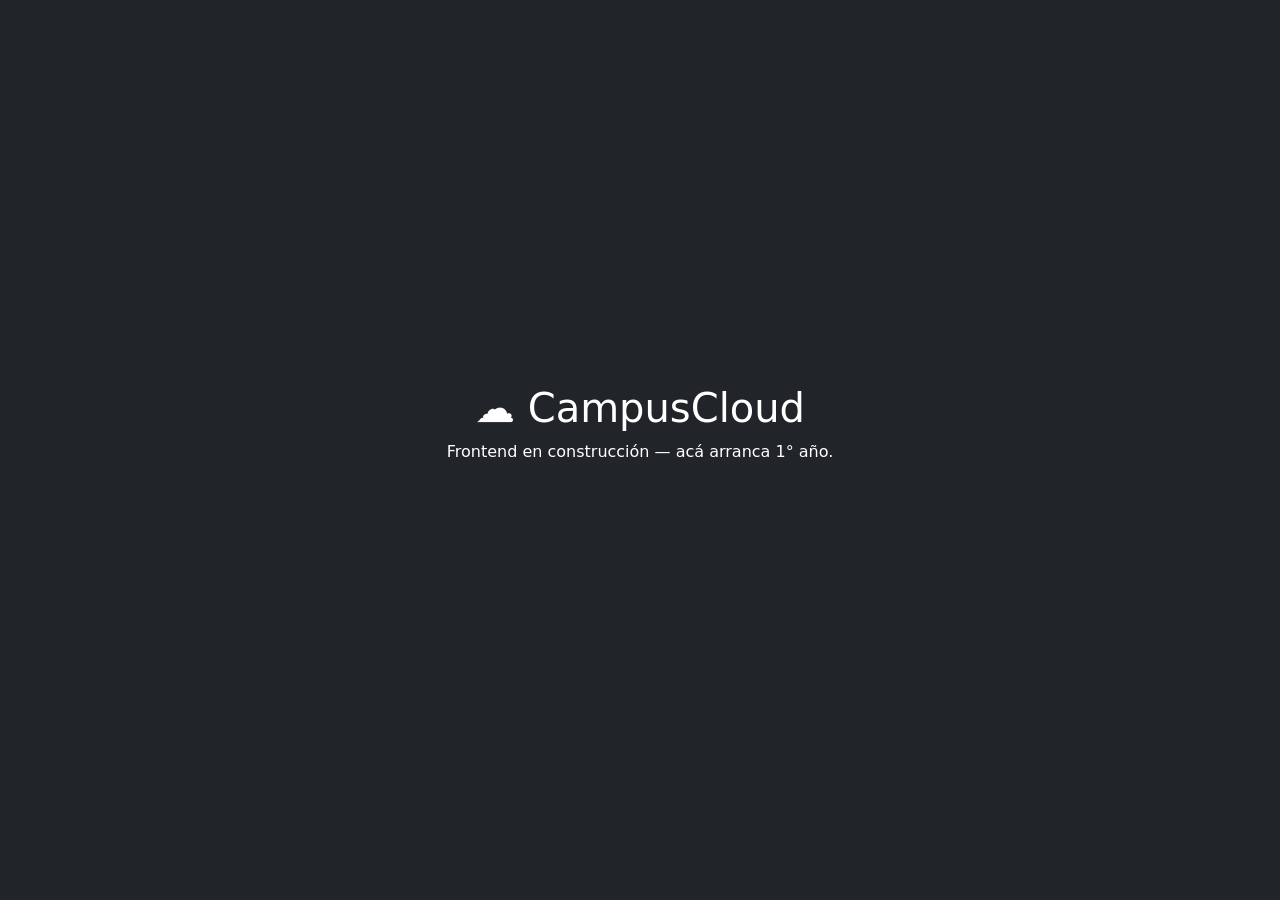
==== frontend/index.html @ 49843911 "G-1:estructura base, docker, nginx,front" ====
<!DOCTYPE html>
<html lang="es">
<head>
  <meta charset="UTF-8" />
  <meta name="viewport" content="width=device-width, initial-scale=1.0" />
  <title>CampusCloud</title>
  <link href="https://cdn.jsdelivr.net/npm/bootstrap@5.3.3/dist/css/bootstrap.min.css" rel="stylesheet">
  <link rel="stylesheet" href="css/estilos.css">
</head>
<body class="d-flex align-items-center justify-content-center vh-100 bg-dark text-white">
  <div class="text-center">
    <h1>☁️ CampusCloud</h1>
    <p>Frontend en construcción — acá arranca 1° año.</p>
    <p class="text-muted small">Páginas a crear: index.html (login), registro.html, explorador.html, admin.html</p>
  </div>
</body>
</html>
---- frontend/css/estilos.css ----
/* Estilos propios del proyecto. Bootstrap ya se carga desde el CDN en cada HTML. */
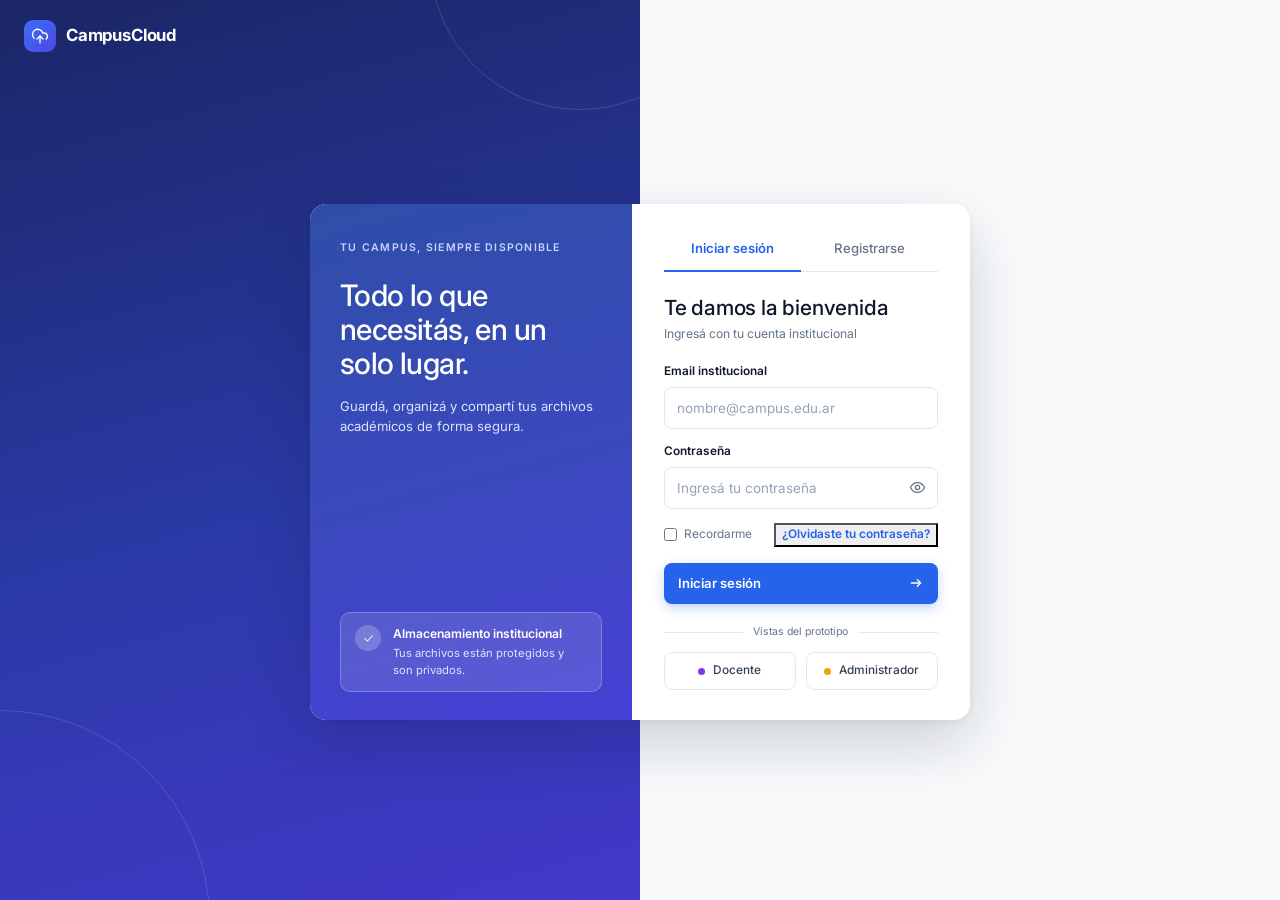
==== commit 4568307e: "integracion del mas adelante sufrira modificaciones" ====
--- a/frontend/index.html
+++ b/frontend/index.html
@@ -1,17 +1,1106 @@
 <!DOCTYPE html>
 <html lang="es">
+
 <head>
-  <meta charset="UTF-8" />
-  <meta name="viewport" content="width=device-width, initial-scale=1.0" />
-  <title>CampusCloud</title>
-  <link href="https://cdn.jsdelivr.net/npm/bootstrap@5.3.3/dist/css/bootstrap.min.css" rel="stylesheet">
-  <link rel="stylesheet" href="css/estilos.css">
+  <meta charset="UTF-8">
+  <meta name="viewport" content="width=device-width, initial-scale=1.0">
+  <title>CampusCloud — Mis archivos</title>
+
+  <link href="https://cdnjs.cloudflare.com/ajax/libs/bootstrap/5.3.3/css/bootstrap.min.css" rel="stylesheet">
+  <link rel="preconnect" href="https://fonts.googleapis.com">
+  <link rel="preconnect" href="https://fonts.gstatic.com" crossorigin>
+  <link href="https://fonts.googleapis.com/css2?family=Inter:wght@400;500;600;700&display=swap" rel="stylesheet">
+  <link rel="stylesheet" href="css/estilo.css">
 </head>
-<body class="d-flex align-items-center justify-content-center vh-100 bg-dark text-white">
-  <div class="text-center">
-    <h1>☁️ CampusCloud</h1>
-    <p>Frontend en construcción — acá arranca 1° año.</p>
-    <p class="text-muted small">Páginas a crear: index.html (login), registro.html, explorador.html, admin.html</p>
+
+<body>
+
+  <div class="app-shell">
+
+    <header class="topbar" id="topbar"></header>
+
+    <div class="app-body">
+      <div class="cab-backdrop" id="backdrop"></div>
+
+      <!-- SIDEBAR -->
+      <aside class="sidebar" id="cabinet" aria-label="Menú lateral">
+        <div class="new-wrap">
+          <button class="btn-new" type="button" id="btnNuevo" aria-haspopup="menu" aria-expanded="false">
+            <svg viewBox="0 0 24 24" fill="none" stroke="currentColor" stroke-width="2" stroke-linecap="round"
+              aria-hidden="true" focusable="false">
+              <path d="M12 5v14M5 12h14" />
+            </svg>
+            <span>Nuevo</span>
+            <svg class="chev" viewBox="0 0 24 24" fill="none" stroke="currentColor" stroke-width="2"
+              stroke-linecap="round" stroke-linejoin="round" aria-hidden="true" focusable="false">
+              <path d="m6 9 6 6 6-6" />
+            </svg>
+          </button>
+        </div>
+
+        <nav class="cab-nav" aria-label="Secciones de CampusCloud" id="cabNav"></nav>
+
+        <div class="sidebar-footer">
+          <div class="storage-box">
+            <div class="storage-label">
+              <span class="storage-title"><svg viewBox="0 0 24 24" fill="none" stroke="currentColor" stroke-width="1.8"
+                  stroke-linecap="round" stroke-linejoin="round" aria-hidden="true" focusable="false">
+                  <ellipse cx="12" cy="5" rx="8" ry="3" />
+                  <path d="M4 5v6c0 1.7 3.6 3 8 3s8-1.3 8-3V5" />
+                  <path d="M4 11v6c0 1.7 3.6 3 8 3s8-1.3 8-3v-6" />
+                </svg>Almacenamiento</span>
+              <span class="storage-pct" id="storagePct">—</span>
+            </div>
+            <div class="storage-track" role="progressbar" aria-label="Almacenamiento usado" aria-valuemin="0"
+              aria-valuemax="100" aria-valuenow="0" id="storageTrack">
+              <div class="storage-fill" id="storageFill"></div>
+            </div>
+            <div class="storage-detail" id="storageDetail">Calculando uso…</div>
+          </div>
+        </div>
+      </aside>
+
+      <!-- CONTENIDO -->
+      <main class="main">
+        <div class="content" id="content" tabindex="-1"></div>
+      </main>
+    </div>
+
   </div>
+
+  <!-- Modal de Bootstrap: compartir un archivo o carpeta con un compañero (por correo o DNI) -->
+  <div class="modal fade" id="modalCompartir" tabindex="-1" aria-labelledby="shTitulo" aria-hidden="true">
+    <div class="modal-dialog modal-dialog-centered">
+      <div class="modal-content">
+        <div class="modal-header">
+          <h2 class="modal-title" id="shTitulo">Compartir</h2>
+          <button type="button" class="btn-close" data-bs-dismiss="modal" aria-label="Cerrar"></button>
+        </div>
+
+        <div class="modal-body">
+          <p class="dc-dialog-text" id="shTexto"></p>
+
+          <div class="auth-alert" id="shError" role="alert" hidden>
+            <svg viewBox="0 0 24 24" fill="none" stroke="currentColor" stroke-width="2" aria-hidden="true"
+              focusable="false">
+              <circle cx="12" cy="12" r="9" />
+              <path d="M12 8v5M12 16h.01" />
+            </svg>
+            <span></span>
+          </div>
+
+          <form id="shForm" novalidate>
+            <div class="field" id="shCampo">
+              <label for="shIdentificador">Correo o DNI del compañero</label>
+              <div class="input-wrap">
+                <input type="text" id="shIdentificador" name="identificador"
+                  placeholder="nombre@campus.edu.ar o 12.345.678" autocomplete="off" required
+                  aria-describedby="shIdError" aria-invalid="false">
+              </div>
+              <span class="field-error" id="shIdError">Ingresá un correo o un DNI válido (7 u 8 números).</span>
+            </div>
+
+            <div class="field">
+              <label for="shPermiso">Permiso</label>
+              <div class="input-wrap">
+                <select id="shPermiso" name="permiso">
+                  <option value="lector">Lector — ve y descarga</option>
+                  <option value="editor">Editor — también sube y renombra</option>
+                </select>
+              </div>
+            </div>
+
+            <button type="submit" class="dc-btn dc-btn-primary" id="shBtn">Compartir</button>
+          </form>
+
+          <h3 class="dc-subtitle">Personas con acceso</h3>
+          <div id="shLista"></div>
+        </div>
+
+        <div class="modal-footer">
+          <button type="button" class="dc-btn dc-btn-ghost" data-bs-dismiss="modal">Listo</button>
+        </div>
+      </div>
+    </div>
+  </div>
+
+  <script src="https://cdnjs.cloudflare.com/ajax/libs/bootstrap/5.3.3/js/bootstrap.bundle.min.js"></script>
+  <script src="js/auth.js"></script>
+  <script src="js/http.js"></script>
+  <script src="js/ui.js"></script>
+  <script src="js/drive.js"></script>
+  <script src="js/api.js"></script>
+  <script>
+    // Protege la página: sin sesión válida manda a login.html.
+    const usuario = Auth.requerirSesion();
+    if (!usuario) {
+      throw new Error('Sin sesión: redirigiendo a login.html');
+    }
+    Drive.asegurar(usuario);
+
+    const $ = (sel, raiz = document) => raiz.querySelector(sel);
+    const { esc, iconos, formatoTamanio, formatoFecha } = UI;
+
+    $('#topbar').innerHTML = UI.topbarHtml(usuario);
+    const content = $('#content');
+    const searchInput = $('#searchInput');
+    const cerrarSidebar = UI.enlazarSidebar();
+    UI.atajoBuscar(searchInput);
+
+    const SECCIONES = [
+      { id: 'archivos', titulo: 'Mis archivos', icono: iconos.carpeta },
+      { id: 'compartidos', titulo: 'Compartidos conmigo', icono: iconos.compartir },
+      { id: 'papelera', titulo: 'Papelera', icono: iconos.papelera },
+    ];
+
+    const SUBTITULOS = {
+      alumno: 'Gestioná y organizá tus archivos académicos.',
+      docente: 'Gestioná y compartí recursos con tus alumnos.',
+      admin: 'Gestioná tus archivos personales.',
+    };
+
+    const MAX_CARPETAS_VISIBLES = 6;
+
+    const estado = {
+      seccion: 'archivos',
+      carpetaId: null,
+      busqueda: '',
+      filtroTipo: 'todos',
+      verTodasCarpetas: false,
+      compartidos: null, // { cargando, error, items }: lo llena cargarCompartidos() con lo que devuelve Api.compartidosConmigo()
+      tablas: {
+        archivos: { clave: 'modificado', dir: 'desc', pagina: 1 },
+        busqueda: { clave: 'nombre', dir: 'asc', pagina: 1 },
+        compartidos: { clave: 'nombre', dir: 'asc', pagina: 1 },
+        papelera: { clave: 'eliminadoEn', dir: 'desc', pagina: 1 },
+      },
+    };
+
+    // Sección inicial desde el hash (#papelera, #cuenta...) y búsqueda desde ?q= (la usa el panel admin).
+    const hashInicial = location.hash.replace('#', '');
+    if ([...SECCIONES.map(s => s.id), 'cuenta'].includes(hashInicial)) estado.seccion = hashInicial;
+    const qInicial = (new URLSearchParams(location.search).get('q') || '').trim();
+    if (qInicial) { estado.seccion = 'archivos'; estado.busqueda = qInicial; searchInput.value = qInicial; }
+
+    const tablaActual = () => (estado.seccion === 'archivos' && estado.busqueda) ? estado.tablas.busqueda : estado.tablas[estado.seccion];
+
+    // ---------------------------------------------------------------
+    // Navegación lateral y barra superior
+    // ---------------------------------------------------------------
+    $('#cabNav').innerHTML = `
+    <p class="nav-label">Espacio personal</p>
+    ${SECCIONES.map(s => `<button type="button" class="nav-link" data-section="${s.id}">${s.icono}${esc(s.titulo)}</button>`).join('')}
+    ${usuario.rol === 'admin' ? `
+      <p class="nav-label">Administración</p>
+      <a class="nav-link" href="admin.html">${iconos.usuarios}Gestión de usuarios y cuotas</a>` : ''}
+  `;
+
+    function actualizarNav() {
+      document.querySelectorAll('#cabNav [data-section]').forEach(b => {
+        const activa = b.dataset.section === estado.seccion;
+        b.classList.toggle('active', activa);
+        if (activa) b.setAttribute('aria-current', 'page'); else b.removeAttribute('aria-current');
+      });
+    }
+
+    function navegar(seccion, carpetaId = null, { limpiarBusqueda = true } = {}) {
+      estado.seccion = seccion;
+      estado.carpetaId = carpetaId;
+      estado.verTodasCarpetas = false;
+      if (limpiarBusqueda) { estado.busqueda = ''; searchInput.value = ''; }
+      if (estado.tablas[seccion]) estado.tablas[seccion].pagina = 1;
+      try { history.replaceState(null, '', '#' + seccion); } catch { /* ignorar */ }
+      cerrarSidebar();
+      if (seccion === 'compartidos' && !carpetaId) cargarCompartidos(); else render();
+    }
+
+    // Pide a la API (GET /drive/shares/received) lo que compartieron conmigo y redibuja.
+    // La secuencia evita que una respuesta vieja pise a una más nueva.
+    let secuenciaCompartidos = 0;
+    async function cargarCompartidos() {
+      const mia = ++secuenciaCompartidos;
+      estado.compartidos = { cargando: true, error: '', items: [] };
+      render(); // muestra "Cargando…" mientras responde
+      const r = await Api.compartidosConmigo();
+      if (mia !== secuenciaCompartidos) return;
+      if (r.status === 401) { Auth.irA('login.html?e=expirada'); return; }
+      estado.compartidos = r.ok
+        ? { cargando: false, error: '', items: r.items || [] }
+        : { cargando: false, error: r.motivo, items: [] };
+      if (estado.seccion === 'compartidos') render();
+    }
+
+    $('#cabNav').addEventListener('click', (e) => {
+      const b = e.target.closest('[data-section]');
+      if (b) navegar(b.dataset.section);
+    });
+
+    $('#btnCuenta').addEventListener('click', () => navegar('cuenta'));
+
+    $('#btnSalir').addEventListener('click', async () => {
+      const okConfirm = await UI.confirmar({ titulo: '¿Cerrar sesión?', textoOk: 'Cerrar sesión' });
+      if (okConfirm) { Auth.cerrarSesion(); Auth.irA('login.html'); }
+    });
+
+    // ---------------------------------------------------------------
+    // Búsqueda
+    // ---------------------------------------------------------------
+    let temporizadorBusqueda = null;
+    searchInput.addEventListener('input', () => {
+      clearTimeout(temporizadorBusqueda);
+      temporizadorBusqueda = setTimeout(() => {
+        estado.busqueda = searchInput.value.trim();
+        if (estado.seccion === 'cuenta') estado.seccion = 'archivos';
+        estado.tablas.busqueda.pagina = 1;
+        if (estado.tablas[estado.seccion]) estado.tablas[estado.seccion].pagina = 1;
+        render();
+      }, 150);
+    });
+
+    // ---------------------------------------------------------------
+    // Almacenamiento (barra lateral)
+    // ---------------------------------------------------------------
+    function renderAlmacenamiento() {
+      const u = Auth.obtenerUsuario(usuario.id);
+      const pol = Auth.politicaEfectiva(u);
+      const uso = Drive.usoMB(u.id);
+      const pct = Math.min(100, (uso / pol.cuotaMB) * 100);
+      const fill = $('#storageFill');
+      requestAnimationFrame(() => { fill.style.width = pct.toFixed(1) + '%'; });
+      fill.classList.toggle('is-alert', pct >= 90);
+      $('#storagePct').textContent = Math.round(pct) + '%';
+      $('#storageDetail').innerHTML = `<strong>${esc(formatoTamanio(uso, { cero: '0 MB' }))}</strong> de ${esc(formatoTamanio(pol.cuotaMB))}`;
+      $('#storageTrack').setAttribute('aria-valuenow', Math.round(pct));
+    }
+
+    // ---------------------------------------------------------------
+    // Helpers de filas y columnas
+    // ---------------------------------------------------------------
+    const kebab = (id, nombre) => `<button type="button" class="kebab-btn" data-menu-fila="${esc(id)}" aria-haspopup="menu" aria-expanded="false" aria-label="Más opciones de ${esc(nombre)}">${iconos.kebab}</button>`;
+
+    function filaDesdeNodo(n) {
+      return {
+        id: n.id,
+        nodo: n,
+        tipo: n.tipo,
+        nombre: n.nombre,
+        tamanioMB: n.tipo === 'carpeta' ? Drive.tamanioCarpetaMB(n.id) : n.tamanioMB,
+        modificado: Date.parse(n.modificado) || 0,
+      };
+    }
+
+    /** subtitulo(fila) devuelve el texto gris de abajo (por ejemplo, la carpeta donde está el archivo). */
+    function colNombre(subtitulo = null) {
+      return {
+        clave: 'nombre', titulo: 'Nombre', ordenable: true,
+        valor: f => f.nombre,
+        render: f => {
+          const n = f.nodo;
+          const compartido = n.propietarioId === usuario.id && Drive.cantidadComparticiones(n.id) > 0;
+          const nombre = n.tipo === 'carpeta'
+            ? `<button type="button" class="file-link" data-abrir="${esc(n.id)}">${esc(n.nombre)}</button>`
+            : `<span>${esc(n.nombre)}</span>`;
+          const sub = subtitulo ? subtitulo(f) : null;
+          return `<div class="file-cell">
+          ${UI.iconoNodo(n)}
+          <div class="file-text">
+            <div class="file-name">${nombre}${compartido ? `<span class="dc-shared-flag" title="Compartido con otras personas">${iconos.compartir}<span class="visually-hidden">Compartido</span></span>` : ''}</div>
+            ${sub ? `<div class="file-path">${esc(sub)}</div>` : ''}
+          </div>
+        </div>`;
+        },
+      };
+    }
+    const colTamanio = { clave: 'tamanioMB', titulo: 'Tamaño', ordenable: true, clase: 'col-size', valor: f => f.tamanioMB, render: f => esc(formatoTamanio(f.tamanioMB)) };
+    const colModificado = { clave: 'modificado', titulo: 'Modificado', ordenable: true, clase: 'col-date', valor: f => f.modificado, render: f => esc(formatoFecha(f.modificado)) };
+
+    /** Botones de la fila según lo que el usuario puede hacer (rol + permisos de la carpeta). */
+    function celdaAcciones(n) {
+      const acc = Drive.acciones(usuario.id, n);
+      let h = '';
+      if (acc.includes('compartir')) h += `<button type="button" class="dc-btn dc-btn-soft dc-btn-sm" data-compartir="${esc(n.id)}" aria-label="Compartir ${esc(n.nombre)}">Compartir</button>`;
+      if (acc.includes('descargar')) h += `<button type="button" class="icon-btn" data-descargar="${esc(n.id)}" aria-label="Descargar ${esc(n.nombre)}" title="Descargar">${iconos.descargar}</button>`;
+      if (acc.includes('eliminar')) h += `<button type="button" class="icon-btn is-danger" data-eliminar="${esc(n.id)}" aria-label="Mover ${esc(n.nombre)} a la papelera" title="Mover a la papelera">${iconos.papelera}</button>`;
+      h += kebab(n.id, n.nombre);
+      return `<span class="row-actions">${h}</span>`;
+    }
+    const colAcciones = { clave: 'acciones', titulo: 'Acciones', clase: 'col-actions', render: f => celdaAcciones(f.nodo) };
+
+    function migas(raizTexto, nodosRuta) {
+      const partes = [];
+      if (nodosRuta.length) partes.push(`<button type="button" class="dc-crumb" data-crumb="">${esc(raizTexto)}</button>`);
+      else partes.push(`<span class="dc-crumb dc-crumb-actual" aria-current="page">${esc(raizTexto)}</span>`);
+      nodosRuta.forEach((n, i) => {
+        const ultimo = i === nodosRuta.length - 1;
+        partes.push('<span class="dc-crumb-sep" aria-hidden="true">›</span>');
+        partes.push(ultimo
+          ? `<span class="dc-crumb dc-crumb-actual" aria-current="page">${esc(n.nombre)}</span>`
+          : `<button type="button" class="dc-crumb" data-crumb="${esc(n.id)}">${esc(n.nombre)}</button>`);
+      });
+      return `<nav class="dc-crumbs" aria-label="Ruta de carpetas">${partes.join('')}</nav>`;
+    }
+
+    function cardCarpeta(n) {
+      const cant = Drive.hijosDe(n.id).length;
+      return `
+      <div class="folder-card" data-id="${esc(n.id)}">
+        <span class="dc-ftype dc-ft-carpeta" aria-hidden="true">${iconos.carpeta}</span>
+        <div class="folder-card-text">
+          <button type="button" class="file-link" data-abrir="${esc(n.id)}">${esc(n.nombre)}</button>
+          <span>${cant} elemento${cant === 1 ? '' : 's'}</span>
+        </div>
+        ${kebab(n.id, n.nombre)}
+      </div>`;
+    }
+
+    const cabecera = (titulo, subtitulo, herramientas = '', migasHtml = '') => `
+    <div class="page-head">
+      <div>
+        ${migasHtml}
+        <h1 class="page-title">${esc(titulo)}</h1>
+        ${subtitulo ? `<p class="page-sub">${esc(subtitulo)}</p>` : ''}
+      </div>
+      ${herramientas ? `<div class="page-tools">${herramientas}</div>` : ''}
+    </div>`;
+
+    const botonSubir = `<button type="button" class="dc-btn dc-btn-primary" data-subir>${iconos.subir}Subir archivos</button>`;
+
+    // ---------------------------------------------------------------
+    // Vistas
+    // ---------------------------------------------------------------
+    function vistaBusqueda() {
+      const q = estado.busqueda;
+      const resultados = Drive.buscarPropios(usuario.id, q).map(filaDesdeNodo);
+      return `
+      ${cabecera('Resultados de búsqueda', `${resultados.length} resultado${resultados.length === 1 ? '' : 's'} para “${q}”`)}
+      <section>
+        ${UI.tabla({
+        caption: 'Resultados de búsqueda',
+        columnas: [colNombre(f => Drive.rutaTexto(f.nodo.padreId)), colTamanio, colModificado, colAcciones],
+        filas: resultados,
+        estado: estado.tablas.busqueda,
+        grupo: f => f.tipo === 'carpeta' ? 0 : 1,
+        vacio: 'No encontramos nada con ese nombre. Probá con otra palabra.',
+      })}
+      </section>`;
+    }
+
+    function vistaArchivos() {
+      if (estado.busqueda) return vistaBusqueda();
+      let actual = null;
+      if (estado.carpetaId) {
+        actual = Drive.nodo(estado.carpetaId);
+        if (!actual || actual.eliminado || actual.propietarioId !== usuario.id) {
+          estado.carpetaId = null;
+          actual = null;
+        }
+      }
+      const rutaNodos = actual ? Drive.ruta(actual.id) : [];
+      const hijos = Drive.listarHijos(usuario.id, estado.carpetaId);
+      const carpetas = hijos.filter(n => n.tipo === 'carpeta').sort((a, b) => a.nombre.localeCompare(b.nombre, 'es'));
+      const filasArchivos = hijos.filter(n => n.tipo === 'archivo').map(filaDesdeNodo)
+        .filter(f => estado.filtroTipo === 'todos' || UI.tipoDeArchivo(f.nodo.ext) === estado.filtroTipo);
+      const visibles = estado.verTodasCarpetas ? carpetas : carpetas.slice(0, MAX_CARPETAS_VISIBLES);
+
+      return `
+      ${cabecera(actual ? actual.nombre : 'Mis archivos', SUBTITULOS[usuario.rol], botonSubir, migas('Inicio', rutaNodos))}
+      ${carpetas.length ? `
+        <section aria-labelledby="tCarpetas">
+          <div class="section-head">
+            <h2 id="tCarpetas">Carpetas</h2>
+            ${carpetas.length > MAX_CARPETAS_VISIBLES ? `<button type="button" class="see-all" data-ver-todas aria-expanded="${estado.verTodasCarpetas}">${estado.verTodasCarpetas ? 'Ver menos' : `Ver todas (${carpetas.length})`}${iconos.chevron}</button>` : ''}
+          </div>
+          <div class="folder-grid">${visibles.map(cardCarpeta).join('')}</div>
+        </section>` : ''}
+      <section aria-labelledby="tArchivos">
+        <div class="section-head">
+          <div>
+            <h2 id="tArchivos">Archivos recientes</h2>
+            <p class="dc-muted">Últimos archivos modificados</p>
+          </div>
+          <label class="dc-inline-field">
+            <span class="visually-hidden">Filtrar por tipo de archivo</span>
+            <select id="filtroTipo">${UI.TIPOS.map(t => `<option value="${t.valor}"${estado.filtroTipo === t.valor ? ' selected' : ''}>${esc(t.texto)}</option>`).join('')}</select>
+          </label>
+        </div>
+        ${UI.tabla({
+        caption: 'Archivos de esta carpeta',
+        columnas: [colNombre(f => f.nodo.padreId ? Drive.nodo(f.nodo.padreId).nombre : 'Mis archivos'), colTamanio, colModificado, colAcciones],
+        filas: filasArchivos,
+        estado: estado.tablas.archivos,
+        vacio: estado.filtroTipo !== 'todos'
+          ? 'No hay archivos de ese tipo en esta carpeta.'
+          : actual ? 'Esta carpeta no tiene archivos. Usá “Subir archivos” para agregar el primero.' : 'Todavía no subiste archivos. Usá “Subir archivos” para agregar el primero.',
+      })}
+      </section>`;
+    }
+
+    function vistaCompartidos() {
+      const q = UI.normalizar(estado.busqueda);
+
+      // Adentro de una carpeta compartida
+      if (estado.carpetaId) {
+        const carpeta = Drive.nodo(estado.carpetaId);
+        if (!carpeta || !Drive.puede(usuario.id, carpeta, 'ver')) {
+          estado.carpetaId = null;
+        } else {
+          const rutaNodos = Drive.rutaCompartida(usuario.id, carpeta.id);
+          const filas = Drive.listarHijos(usuario.id, carpeta.id)
+            .filter(n => !q || UI.normalizar(n.nombre).includes(q))
+            .map(filaDesdeNodo);
+          const permiso = Drive.permisoSobre(usuario.id, carpeta);
+          const herramientas = UI.badge(permiso === 'editor' ? 'Podés editar' : 'Solo lectura', permiso === 'editor' ? 'info' : 'neutral')
+            + (Drive.puede(usuario.id, carpeta, 'subir') ? botonSubir : '');
+          return `
+          ${cabecera(carpeta.nombre, 'Compartido con vos.', herramientas, migas('Compartidos conmigo', rutaNodos))}
+          <section>
+            ${UI.tabla({
+            caption: `Contenido de ${carpeta.nombre}`,
+            columnas: [colNombre(null), colTamanio, colModificado, colAcciones],
+            filas,
+            estado: estado.tablas.compartidos,
+            grupo: f => f.tipo === 'carpeta' ? 0 : 1,
+            vacio: q ? 'No hay nada con ese nombre en esta carpeta.' : 'Esta carpeta está vacía.',
+          })}
+          </section>`;
+        }
+      }
+
+      const pedido = estado.compartidos;
+      if (!pedido || pedido.cargando) {
+        return `
+        ${cabecera('Compartidos conmigo', 'Archivos y carpetas que otras personas compartieron con vos.')}
+        <section>
+          <div class="empty-state" role="status" aria-live="polite">
+            <span class="dc-spinner" aria-hidden="true"></span>
+            <p>Cargando lo que compartieron con vos…</p>
+          </div>
+        </section>`;
+      }
+      if (pedido.error) {
+        return `
+        ${cabecera('Compartidos conmigo', 'Archivos y carpetas que otras personas compartieron con vos.')}
+        ${UI.errorVista(pedido.error)}`;
+      }
+
+      const filas = pedido.items
+        .filter(x => !q || UI.normalizar(x.nodo.nombre).includes(q))
+        .map(x => ({
+          id: x.nodo.id,
+          nodo: x.nodo,
+          tipo: x.nodo.tipo,
+          nombre: x.nodo.nombre,
+          propietario: x.propietario ? x.propietario.nombre : '—',
+          permiso: x.permiso,
+          tamanioMB: x.nodo.tipo === 'carpeta' ? Drive.tamanioCarpetaMB(x.nodo.id) : x.nodo.tamanioMB,
+          modificado: Date.parse(x.share.creado) || 0,
+        }));
+      const columnas = [
+        colNombre(null),
+        { clave: 'propietario', titulo: 'Compartido por', ordenable: true, valor: f => f.propietario, render: f => esc(f.propietario) },
+        { clave: 'permiso', titulo: 'Permiso', ordenable: true, valor: f => f.permiso, render: f => UI.badge(f.permiso === 'editor' ? 'Editor' : 'Lector', f.permiso === 'editor' ? 'info' : 'neutral') },
+        colTamanio,
+        { ...colModificado, titulo: 'Compartido el' },
+        colAcciones,
+      ];
+      return `
+      ${cabecera('Compartidos conmigo', 'Archivos y carpetas que otras personas compartieron con vos.')}
+      <section>
+        ${UI.tabla({
+        caption: 'Elementos compartidos conmigo',
+        columnas, filas,
+        estado: estado.tablas.compartidos,
+        grupo: f => f.tipo === 'carpeta' ? 0 : 1,
+        vacio: q ? 'No hay compartidos con ese nombre.' : 'Todavía no tenés archivos compartidos por otras personas.',
+      })}
+      </section>`;
+    }
+
+    function vistaPapelera() {
+      const q = UI.normalizar(estado.busqueda);
+      const todos = Drive.listarPapelera(usuario.id);
+      const filas = todos
+        .filter(n => !q || UI.normalizar(n.nombre).includes(q))
+        .map(n => ({
+          id: n.id, nodo: n, tipo: n.tipo, nombre: n.nombre,
+          tamanioMB: Drive.tamanioEnPapelera(n),
+          eliminadoEn: Date.parse(n.eliminadoEn) || 0,
+        }));
+      const columnas = [
+        {
+          clave: 'nombre', titulo: 'Nombre', ordenable: true, valor: f => f.nombre,
+          render: f => `<div class="file-cell">${UI.iconoNodo(f.nodo)}<div class="file-text"><div class="file-name"><span>${esc(f.nombre)}</span></div></div></div>`,
+        },
+        colTamanio,
+        { clave: 'eliminadoEn', titulo: 'Eliminado', ordenable: true, clase: 'col-date', valor: f => f.eliminadoEn, render: f => esc(formatoFecha(f.eliminadoEn)) },
+        {
+          clave: 'acciones', titulo: 'Acciones', clase: 'col-actions',
+          render: f => `<span class="row-actions">
+          <button type="button" class="icon-btn" data-restaurar="${esc(f.id)}" aria-label="Restaurar ${esc(f.nombre)}" title="Restaurar">${iconos.restaurar}</button>
+          <button type="button" class="icon-btn is-danger" data-borrar-def="${esc(f.id)}" aria-label="Eliminar ${esc(f.nombre)} definitivamente" title="Eliminar definitivamente">${iconos.papelera}</button>
+        </span>`,
+        },
+      ];
+      const vaciar = todos.length ? `<button type="button" class="dc-btn dc-btn-outline-danger" id="btnVaciar">${iconos.papelera}Vaciar papelera</button>` : '';
+      return `
+      ${cabecera('Papelera', 'Lo que está acá sigue ocupando espacio hasta que lo elimines definitivamente.', vaciar)}
+      <section>
+        ${UI.tabla({
+        caption: 'Elementos en la papelera',
+        columnas, filas,
+        estado: estado.tablas.papelera,
+        vacio: q ? 'No hay nada con ese nombre en la papelera.' : 'La papelera está vacía.',
+      })}
+      </section>`;
+    }
+
+    function vistaCuenta() {
+      const u = Auth.obtenerUsuario(usuario.id);
+      const pol = Auth.politicaEfectiva(u);
+      const uso = Drive.usoMB(u.id);
+      const enPapelera = Drive.usoPapeleraMB(u.id);
+      const pct = Math.min(100, (uso / pol.cuotaMB) * 100);
+      const origen = (campo) => {
+        const o = pol.origen[campo];
+        if (o === 'usuario') return 'Excepción de tu cuenta';
+        if (o === 'rol') return `Rol ${Auth.ROLES[u.rol]}`;
+        return 'Política general';
+      };
+      return `
+      ${cabecera('Mi cuenta', 'Tus datos y los límites de tu espacio.')}
+      <section aria-labelledby="tPerfil">
+        <div class="dc-profile">
+          <div class="dc-profile-head">
+            <div class="dc-profile-avatar" aria-hidden="true">${esc(UI.iniciales(u.nombre))}</div>
+            <div class="dc-profile-id">
+              <h2 id="tPerfil">${esc(u.nombre)}</h2>
+              <p>${esc(u.email)}</p>
+              <div class="dc-profile-badges">
+                ${UI.badgeRol(u.rol)}
+                ${UI.badge(Auth.ESTADOS[u.estado], 'ok')}
+              </div>
+            </div>
+          </div>
+          <div class="dc-profile-body">
+            <h3>Datos de la cuenta</h3>
+            <dl class="dc-data-grid">
+              <div><dt>DNI</dt><dd>${esc(Auth.formatearDNI(u.dni) || '—')}</dd></div>
+              <div><dt>Miembro desde</dt><dd>${esc(formatoFecha(u.creado))}</dd></div>
+              <div><dt>Rol</dt><dd>${esc(Auth.ROLES[u.rol])}</dd></div>
+            </dl>
+
+            <h3>Almacenamiento</h3>
+            <div class="dc-meter" role="progressbar" aria-label="Almacenamiento usado" aria-valuemin="0" aria-valuemax="100" aria-valuenow="${Math.round(pct)}">
+              <div class="dc-meter-fill ${pct >= 90 ? 'is-alert' : ''}" style="width:${pct.toFixed(1)}%"></div>
+            </div>
+            <p class="dc-muted"><strong>${esc(formatoTamanio(uso, { cero: '0 MB' }))}</strong> usados de ${esc(formatoTamanio(pol.cuotaMB))} (${pct.toFixed(1)}%)</p>
+
+            <h3>Límites de tu cuenta</h3>
+            <table class="dc-limits">
+              <tbody>
+                <tr><th scope="row">Espacio total</th><td>${esc(formatoTamanio(pol.cuotaMB))}<span class="dc-origin">${esc(origen('cuotaMB'))}</span></td></tr>
+                <tr><th scope="row">Tamaño máximo por archivo</th><td>${esc(formatoTamanio(pol.maxArchivoMB))}<span class="dc-origin">${esc(origen('maxArchivoMB'))}</span></td></tr>
+                <tr><th scope="row">Extensiones</th><td>${esc(Auth.describirExtensiones(pol.extensiones))}<span class="dc-origin">${esc(origen('extensiones'))}</span></td></tr>
+                <tr><th scope="row">Ocupado por la papelera</th><td>${esc(formatoTamanio(enPapelera, { cero: '0 MB' }))}</td></tr>
+              </tbody>
+            </table>
+          </div>
+        </div>
+      </section>`;
+    }
+
+    function render() {
+      actualizarNav();
+      renderAlmacenamiento();
+      const titulo = (SECCIONES.find(s => s.id === estado.seccion) || { titulo: 'Mi cuenta' }).titulo;
+      document.title = `CampusCloud — ${titulo}`;
+      searchInput.placeholder = estado.seccion === 'compartidos' ? 'Buscar en compartidos…'
+        : estado.seccion === 'papelera' ? 'Buscar en la papelera…' : 'Buscar archivos y carpetas…';
+
+      const vistas = { archivos: vistaArchivos, compartidos: vistaCompartidos, papelera: vistaPapelera, cuenta: vistaCuenta };
+      try {
+        content.innerHTML = vistas[estado.seccion]();
+      } catch (err) {
+        // Si una sección falla al dibujarse, se muestra un aviso con "Reintentar" en vez de quedar en blanco.
+        console.error(err);
+        content.innerHTML = UI.errorVista('No pudimos mostrar esta sección. Probá de nuevo.');
+      }
+    }
+
+    // ---------------------------------------------------------------
+    // Acciones
+    // ---------------------------------------------------------------
+    function resultado(r, mensajeOk, { redibujar = true } = {}) {
+      if (!r.ok) {
+        if (r.status === 401) { Auth.irA('login.html?e=expirada'); return false; }
+        UI.toast(r.motivo, { tipo: 'error' });
+        return false;
+      }
+      if (mensajeOk) UI.toast(mensajeOk, { tipo: 'ok' });
+      if (redibujar) render();
+      return true;
+    }
+
+    function abrirCarpeta(id) {
+      if (estado.seccion === 'compartidos') navegar('compartidos', id);
+      else navegar('archivos', id);
+    }
+
+    function destinoSubida() {
+      if (estado.seccion === 'compartidos') {
+        if (!estado.carpetaId) return { ok: false, motivo: 'Abrí una carpeta compartida en la que tengas permiso de editor para agregar contenido.' };
+        const n = Drive.nodo(estado.carpetaId);
+        if (!n || !Drive.puede(usuario.id, n, 'subir')) return { ok: false, motivo: 'Solo tenés permiso de lectura en esta carpeta.' };
+        return { ok: true, padreId: n.id };
+      }
+      if (estado.seccion === 'archivos' && !estado.busqueda) return { ok: true, padreId: estado.carpetaId };
+      return { ok: true, padreId: null };
+    }
+
+    async function crearCarpeta() {
+      const d = destinoSubida();
+      if (!d.ok) { UI.aviso({ titulo: 'No se puede crear la carpeta acá', mensaje: d.motivo }); return; }
+      const v = await UI.formulario({
+        titulo: 'Carpeta nueva',
+        campos: [{ nombre: 'nombre', etiqueta: 'Nombre de la carpeta', tipo: 'text', requerido: true, validar: Drive.validarNombre }],
+        textoOk: 'Crear carpeta',
+        alEnviar: async (datos) => { const r = await Api.crearCarpeta(d.padreId, datos.nombre); return r.ok ? null : r.motivo; },
+      });
+      if (v) { render(); UI.toast('Carpeta creada.', { tipo: 'ok' }); }
+    }
+
+    // ---- Diálogo de subida: arrastrar y soltar, validación previa y subida ----
+    function abrirSubida() {
+      const d = destinoSubida();
+      if (!d.ok) { UI.aviso({ titulo: 'No se puede subir archivos acá', mensaje: d.motivo }); return; }
+
+      const carpetaDestino = d.padreId ? Drive.nodo(d.padreId) : null;
+      const dueno = Auth.obtenerUsuario(carpetaDestino ? carpetaDestino.propietarioId : usuario.id);
+      const pol = Auth.politicaEfectiva(dueno);
+      const ext = pol.extensiones;
+      const listaExt = ext && ext.lista ? ext.lista.map(x => '.' + x).join(', ') : '';
+      const fraseExt = !ext || ext.modo === 'todas' ? 'Se permiten todas las extensiones.'
+        : ext.modo === 'permitidas' ? `Solo se permiten: ${listaExt}.`
+          : `Extensiones no permitidas: ${listaExt}.`;
+
+      const dlg = UI.dialogo(`
+      <div class="dc-upl">
+        <div class="dc-dialog-head">
+          <div>
+            <h2 class="dc-dialog-title" id="upTitulo">Subir archivo</h2>
+            <p class="dc-dialog-sub">Agregá contenido a “${esc(carpetaDestino ? carpetaDestino.nombre : 'Mis archivos')}”</p>
+          </div>
+          <button type="button" class="dc-x" data-cerrar aria-label="Cerrar">${iconos.cerrar}</button>
+        </div>
+        <div class="dc-dialog-main">
+          <div class="dc-drop" id="upDrop">
+            <span class="dc-drop-icon" aria-hidden="true">${iconos.subir}</span>
+            <p class="dc-drop-title">Arrastrá y soltá tu archivo acá</p>
+            <p class="dc-drop-sub">o <button type="button" class="dc-link" id="upElegir">seleccioná un archivo</button> desde tu equipo</p>
+            <p class="dc-drop-hint">PDF, DOCX, ZIP, JPG y más</p>
+            <input type="file" id="upInput" multiple hidden>
+          </div>
+          <ul class="dc-upl-list" id="upLista" aria-live="polite"></ul>
+          <div class="dc-limit-box">
+            ${iconos.info}
+            <div>
+              <strong>Límite máximo por archivo: ${esc(formatoTamanio(pol.maxArchivoMB))}.</strong>
+              <span>${esc(fraseExt)}</span>
+            </div>
+          </div>
+        </div>
+        <div class="dc-dialog-foot">
+          <button type="button" class="dc-btn dc-btn-ghost" id="upCancelar" data-cerrar>Cancelar</button>
+          <button type="button" class="dc-btn dc-btn-primary" id="upSubir" disabled>Subir archivo</button>
+        </div>
+      </div>`, { ancho: 'upload' });
+      dlg.setAttribute('aria-labelledby', 'upTitulo');
+
+      const lista = dlg.querySelector('#upLista');
+      const drop = dlg.querySelector('#upDrop');
+      const input = dlg.querySelector('#upInput');
+      const btnSubir = dlg.querySelector('#upSubir');
+      const btnCancelar = dlg.querySelector('#upCancelar');
+      let cola = [];
+      let subiendo = false;
+      let seq = 0;
+
+      function pintar() {
+        lista.innerHTML = cola.map(it => {
+          const nombre = it.file.name;
+          let lado;
+          if (it.estado === 'subiendo') lado = `<span class="dc-upl-pct" data-pct="${it.uid}">${it.progreso || 0}%</span>`;
+          else if (it.estado === 'ok') lado = `<span class="dc-upl-ok">${iconos.check}</span>`;
+          else lado = `<button type="button" class="icon-btn" data-quitar="${it.uid}" aria-label="Quitar ${esc(nombre)} de la lista">${iconos.cerrar}</button>`;
+          return `<li class="dc-upl-item${it.estado === 'error' ? ' is-error' : ''}">
+          ${UI.iconoArchivo(Auth.extensionDe(nombre))}
+          <div class="dc-upl-info">
+            <strong>${esc(nombre)}</strong>
+            <span>${esc(formatoTamanio(it.file.size / 1048576, { cero: '0 KB' }))}</span>
+            ${it.error ? `<em class="dc-upl-error">${esc(it.error)}</em>` : ''}
+            ${it.estado === 'subiendo' ? `<div class="dc-progress" role="progressbar" aria-label="Progreso de ${esc(nombre)}" aria-valuemin="0" aria-valuemax="100" aria-valuenow="${it.progreso || 0}" data-prog="${it.uid}"><span style="width:${it.progreso || 0}%"></span></div>` : ''}
+          </div>
+          ${lado}
+        </li>`;
+        }).join('');
+        const pendientes = cola.filter(i => i.estado === 'pendiente').length;
+        btnSubir.disabled = subiendo || !pendientes;
+        btnSubir.textContent = pendientes > 1 ? `Subir ${pendientes} archivos` : 'Subir archivo';
+      }
+
+      // Actualiza solo la barra del archivo que se está subiendo (sin redibujar toda la lista).
+      function actualizarProgreso(it) {
+        const barra = lista.querySelector(`[data-prog="${it.uid}"]`);
+        if (!barra) return;
+        barra.setAttribute('aria-valuenow', it.progreso);
+        barra.firstElementChild.style.width = it.progreso + '%';
+        const pct = lista.querySelector(`[data-pct="${it.uid}"]`);
+        if (pct) pct.textContent = it.progreso + '%';
+      }
+
+      function agregar(archivos) {
+        Array.from(archivos).forEach(file => {
+          const motivo = Drive.validarSubida(usuario.id, d.padreId, file); // revisa extensión, tamaño y cuota antes de subir
+          cola.push({ uid: ++seq, file, estado: motivo ? 'error' : 'pendiente', error: motivo || '' });
+        });
+        btnCancelar.textContent = 'Cancelar';
+        pintar();
+      }
+
+      dlg.querySelector('#upElegir').addEventListener('click', () => input.click());
+      input.addEventListener('change', () => { agregar(input.files); input.value = ''; });
+      drop.addEventListener('click', (e) => { if (!e.target.closest('button')) input.click(); });
+      ['dragenter', 'dragover'].forEach(ev => drop.addEventListener(ev, (e) => { e.preventDefault(); drop.classList.add('is-over'); }));
+      ['dragleave', 'drop'].forEach(ev => drop.addEventListener(ev, (e) => { e.preventDefault(); drop.classList.remove('is-over'); }));
+      drop.addEventListener('drop', (e) => { if (e.dataTransfer && e.dataTransfer.files.length) agregar(e.dataTransfer.files); });
+      // Evita que soltar un archivo fuera de la zona abra el archivo en la pestaña.
+      dlg.addEventListener('dragover', (e) => e.preventDefault());
+      dlg.addEventListener('drop', (e) => e.preventDefault());
+
+      dlg.addEventListener('click', (e) => {
+        if (e.target.closest('[data-cerrar]')) { dlg.close(); return; }
+        const q = e.target.closest('[data-quitar]');
+        if (q) { cola = cola.filter(i => String(i.uid) !== q.dataset.quitar); pintar(); }
+      });
+
+      btnSubir.addEventListener('click', async () => {
+        subiendo = true;
+        pintar();
+        let subidos = 0;
+        for (const it of cola.filter(i => i.estado === 'pendiente')) {
+          it.estado = 'subiendo';
+          pintar();
+          it.progreso = 0;
+          const r = await Api.subirArchivo(d.padreId, it.file, (p) => { it.progreso = p; actualizarProgreso(it); });
+          if (r.status === 401) { Auth.irA('login.html?e=expirada'); return; }
+          if (r.ok) { it.estado = 'ok'; subidos++; } else { it.estado = 'error'; it.error = r.motivo; }
+          pintar();
+        }
+        subiendo = false;
+        if (subidos) UI.toast(subidos === 1 ? 'Archivo subido.' : `${subidos} archivos subidos.`, { tipo: 'ok' });
+        if (cola.some(i => i.estado === 'error')) {
+          cola = cola.filter(i => i.estado !== 'ok'); // deja solo los que fallaron para que se vea por qué
+          btnCancelar.textContent = 'Cerrar';
+          pintar();
+        } else {
+          dlg.close();
+        }
+      });
+
+      dlg.addEventListener('close', render);
+      pintar();
+    }
+
+    $('#btnNuevo').addEventListener('click', () => {
+      UI.menuContextual($('#btnNuevo'), [
+        { texto: 'Carpeta nueva', icono: iconos.carpeta, accion: crearCarpeta },
+        { texto: 'Subir archivos', icono: iconos.subir, accion: abrirSubida },
+      ], { alinear: 'izq', minAncho: $('#btnNuevo').offsetWidth });
+    });
+
+    async function accionRenombrar(id) {
+      const n = Drive.nodo(id);
+      if (!n) return;
+      const v = await UI.formulario({
+        titulo: n.tipo === 'carpeta' ? 'Renombrar carpeta' : 'Renombrar archivo',
+        campos: [{ nombre: 'nombre', etiqueta: 'Nuevo nombre', tipo: 'text', requerido: true, validar: Drive.validarNombre }],
+        valores: { nombre: n.nombre },
+        textoOk: 'Renombrar',
+        alEnviar: async (d) => { const r = await Api.renombrar(id, d.nombre); return r.ok ? null : r.motivo; },
+      });
+      if (v) { render(); UI.toast('Nombre actualizado.', { tipo: 'ok' }); }
+    }
+
+    async function accionMover(id) {
+      const n = Drive.nodo(id);
+      if (!n) return;
+      const opciones = [{ valor: '', texto: 'Mis archivos (raíz)' }]
+        .concat(Drive.carpetasDestino(usuario.id, n.tipo === 'carpeta' ? id : null).map(c => ({ valor: c.id, texto: c.etiqueta })));
+      const v = await UI.formulario({
+        titulo: `Mover “${n.nombre}”`,
+        campos: [{ nombre: 'destino', etiqueta: 'Carpeta de destino', tipo: 'select', opciones }],
+        valores: { destino: n.padreId || '' },
+        textoOk: 'Mover',
+        alEnviar: async (d) => { const r = await Api.mover(id, d.destino || null); return r.ok ? null : r.motivo; },
+      });
+      if (v) { render(); UI.toast('Elemento movido.', { tipo: 'ok' }); }
+    }
+
+    async function accionEliminar(id) {
+      const n = Drive.nodo(id);
+      if (!n) return;
+      const okConfirm = await UI.confirmar({
+        titulo: `¿Mover “${n.nombre}” a la papelera?`,
+        mensaje: n.tipo === 'carpeta'
+          ? 'Se va a mover junto con todo lo que tiene adentro. Podés restaurarla mientras no vacíes la papelera.'
+          : 'Podés restaurarlo mientras no vacíes la papelera.',
+        textoOk: 'Mover a la papelera',
+        peligro: true,
+      });
+      if (!okConfirm) return;
+      const r = await Api.eliminar(id);
+      if (!r.ok) { UI.toast(r.motivo, { tipo: 'error' }); return; }
+      render();
+      UI.toast(`“${n.nombre}” está en la papelera.`, {
+        accion: { texto: 'Deshacer', fn: async () => resultado(await Api.restaurar(id), 'Restaurado.') },
+      });
+    }
+
+    async function accionDescargar(id) {
+      resultado(await Api.descargar(id), 'Descarga simulada iniciada.', { redibujar: false });
+    }
+
+    async function accionQuitarCompartido(id) {
+      const n = Drive.nodo(id);
+      const shareId = Drive.comparticionDe(usuario.id, id);
+      if (!n || !shareId) return;
+      const okConfirm = await UI.confirmar({
+        titulo: `¿Dejar de ver “${n.nombre}”?`,
+        mensaje: 'Va a desaparecer de tu lista. La persona que lo compartió puede volver a invitarte.',
+        textoOk: 'Quitar de mi lista',
+        peligro: true,
+      });
+      if (!okConfirm) return;
+      if (resultado(await Api.quitarComparticion(shareId), 'Quitado de tu lista.', { redibujar: false })) cargarCompartidos();
+    }
+
+    // ---- Modal de Bootstrap para compartir (#modalCompartir) ----
+    const sh = {
+      modal: $('#modalCompartir'),
+      titulo: $('#shTitulo'),
+      texto: $('#shTexto'),
+      error: $('#shError'),
+      form: $('#shForm'),
+      campo: $('#shCampo'),
+      input: $('#shIdentificador'),
+      permiso: $('#shPermiso'),
+      btn: $('#shBtn'),
+      lista: $('#shLista'),
+    };
+    let compartirId = null; // elemento que se está compartiendo mientras el modal está abierto
+
+    function shMostrarError(msg) {
+      sh.error.querySelector('span').textContent = msg || '';
+      sh.error.hidden = !msg;
+    }
+
+    const shSelectPermiso = (valor, attrs) => `
+    <select ${attrs}>
+      <option value="lector"${valor === 'lector' ? ' selected' : ''}>Lector — ve y descarga</option>
+      <option value="editor"${valor === 'editor' ? ' selected' : ''}>Editor — también sube y renombra</option>
+    </select>`;
+
+    /** Dibuja "Personas con acceso" del elemento abierto en el modal. */
+    function shPintarLista() {
+      const lista = compartirId ? Drive.comparticionesDe(compartirId) : [];
+      sh.lista.innerHTML = lista.length
+        ? `<ul class="dc-share-list">${lista.map(s => `
+          <li>
+            <div class="dc-share-who"><strong>${esc(s.nombre)}</strong><span>${esc(s.email)}</span></div>
+            ${shSelectPermiso(s.permiso, `data-share-permiso="${esc(s.id)}" aria-label="Permiso de ${esc(s.nombre)}"`)}
+            <button type="button" class="icon-btn is-danger" data-share-quitar="${esc(s.id)}" aria-label="Quitar acceso a ${esc(s.nombre)}">${iconos.cerrar}</button>
+          </li>`).join('')}</ul>`
+        : '<p class="dc-muted">Todavía no compartiste este elemento con nadie.</p>';
+    }
+
+    function abrirCompartir(id) {
+      const n = Drive.nodo(id);
+      if (!n) return;
+      compartirId = id;
+      sh.titulo.textContent = `Compartir “${n.nombre}”`;
+      sh.texto.textContent = n.tipo === 'carpeta'
+        ? 'Las personas que invites van a ver también todo lo que está adentro de la carpeta.'
+        : 'Escribí el correo o el DNI del compañero al que le querés dar acceso.';
+      sh.form.reset();
+      Auth.marcarCampo(sh.campo, sh.input, true);
+      shMostrarError('');
+      shPintarLista();
+      bootstrap.Modal.getOrCreateInstance(sh.modal).show();
+    }
+
+    sh.modal.addEventListener('shown.bs.modal', () => sh.input.focus());
+    // Al cerrar se redibuja la vista, así aparece (o desaparece) el ícono de "compartido".
+    sh.modal.addEventListener('hidden.bs.modal', () => { compartirId = null; render(); });
+
+    sh.form.addEventListener('submit', async (e) => {
+      e.preventDefault();
+      shMostrarError('');
+      const id = compartirId;
+      const destinatario = sh.input.value.trim();
+
+      const valido = Auth.validarIdentificador(destinatario);
+      Auth.marcarCampo(sh.campo, sh.input, valido);
+      if (!valido) { sh.input.focus(); return; }
+
+      UI.cargando(sh.btn, true);
+      const r = await Api.compartir(id, destinatario, sh.permiso.value);
+      UI.cargando(sh.btn, false);
+
+      if (!r.ok) {
+        if (r.status === 401) { Auth.irA('login.html?e=expirada'); return; }
+        shMostrarError(r.motivo);
+        return;
+      }
+      if (compartirId === id) {
+        sh.form.reset();
+        shPintarLista();
+        sh.input.focus();
+      }
+      UI.toast(`Compartido con ${r.nombre}.`, { tipo: 'ok' });
+    });
+
+    sh.lista.addEventListener('change', async (e) => {
+      const sel = e.target.closest('[data-share-permiso]');
+      if (!sel) return;
+      const r = await Api.cambiarPermisoComparticion(sel.dataset.sharePermiso, sel.value);
+      if (r.status === 401) { Auth.irA('login.html?e=expirada'); return; }
+      if (!r.ok) { shMostrarError(r.motivo); shPintarLista(); return; }
+      UI.toast('Permiso actualizado.', { tipo: 'ok' });
+    });
+
+    sh.lista.addEventListener('click', async (e) => {
+      const q = e.target.closest('[data-share-quitar]');
+      if (!q) return;
+      const r = await Api.quitarComparticion(q.dataset.shareQuitar);
+      if (r.status === 401) { Auth.irA('login.html?e=expirada'); return; }
+      if (!r.ok) { shMostrarError(r.motivo); return; }
+      shPintarLista();
+      UI.toast('Acceso quitado.', { tipo: 'ok' });
+    });
+
+    // ---- Menú de cada fila / tarjeta ----
+    function itemsMenu(n) {
+      const acc = Drive.acciones(usuario.id, n);
+      const items = [];
+      if (n.tipo === 'carpeta') items.push({ texto: 'Abrir', icono: iconos.abrir, accion: () => abrirCarpeta(n.id) });
+      if (acc.includes('descargar')) items.push({ texto: 'Descargar', icono: iconos.descargar, accion: () => accionDescargar(n.id) });
+      if (acc.includes('renombrar')) items.push({ texto: 'Renombrar', icono: iconos.editar, accion: () => accionRenombrar(n.id) });
+      if (acc.includes('mover')) items.push({ texto: 'Mover a…', icono: iconos.mover, accion: () => accionMover(n.id) });
+      if (acc.includes('compartir')) items.push({ texto: 'Compartir…', icono: iconos.compartir, accion: () => abrirCompartir(n.id) });
+      if (n.propietarioId !== usuario.id && Drive.esRaizCompartida(usuario.id, n)) {
+        items.push({ separador: true });
+        items.push({ texto: 'Quitar de mi lista', icono: iconos.cerrar, peligro: true, accion: () => accionQuitarCompartido(n.id) });
+      }
+      if (acc.includes('eliminar')) {
+        items.push({ separador: true });
+        items.push({ texto: 'Mover a la papelera', icono: iconos.papelera, peligro: true, accion: () => accionEliminar(n.id) });
+      }
+      return items;
+    }
+
+    // ---------------------------------------------------------------
+    // Eventos delegados del contenido
+    // ---------------------------------------------------------------
+    UI.enlazarTabla(content, tablaActual, render);
+
+    content.addEventListener('change', (e) => {
+      if (e.target.id === 'filtroTipo') {
+        estado.filtroTipo = e.target.value;
+        estado.tablas.archivos.pagina = 1;
+        render();
+        const s = $('#filtroTipo');
+        if (s) s.focus();
+      }
+    });
+
+    content.addEventListener('click', async (e) => {
+      if (e.target.closest('[data-reintentar]')) {
+        if (estado.seccion === 'compartidos' && !estado.carpetaId) cargarCompartidos(); else render();
+        return;
+      }
+
+      const k = e.target.closest('[data-menu-fila]');
+      if (k) {
+        const n = Drive.nodo(k.dataset.menuFila);
+        if (n) UI.menuContextual(k, itemsMenu(n));
+        return;
+      }
+
+      const abrir = e.target.closest('[data-abrir]');
+      if (abrir) { abrirCarpeta(abrir.dataset.abrir); return; }
+
+      const crumb = e.target.closest('[data-crumb]');
+      if (crumb) { navegar(estado.seccion, crumb.dataset.crumb || null); return; }
+
+      if (e.target.closest('[data-subir]')) { abrirSubida(); return; }
+
+      const comp = e.target.closest('[data-compartir]');
+      if (comp) { abrirCompartir(comp.dataset.compartir); return; }
+
+      const desc = e.target.closest('[data-descargar]');
+      if (desc) { accionDescargar(desc.dataset.descargar); return; }
+
+      const elim = e.target.closest('[data-eliminar]');
+      if (elim) { accionEliminar(elim.dataset.eliminar); return; }
+
+      if (e.target.closest('[data-ver-todas]')) {
+        estado.verTodasCarpetas = !estado.verTodasCarpetas;
+        render();
+        const b = $('[data-ver-todas]');
+        if (b) b.focus();
+        return;
+      }
+
+      const rest = e.target.closest('[data-restaurar]');
+      if (rest) {
+        const r = await Api.restaurar(rest.dataset.restaurar);
+        resultado(r, r.ok && r.alRaiz ? 'Restaurado en “Mis archivos” porque su carpeta original ya no está.' : 'Restaurado.');
+        return;
+      }
+
+      const borrar = e.target.closest('[data-borrar-def]');
+      if (borrar) {
+        const n = Drive.nodo(borrar.dataset.borrarDef);
+        if (!n) return;
+        const okConfirm = await UI.confirmar({
+          titulo: `¿Eliminar “${n.nombre}” definitivamente?`,
+          mensaje: 'Esta acción no se puede deshacer.',
+          textoOk: 'Eliminar definitivamente',
+          peligro: true,
+        });
+        if (okConfirm) resultado(await Api.eliminarDefinitivo(n.id), 'Eliminado definitivamente.');
+        return;
+      }
+
+      if (e.target.closest('#btnVaciar')) {
+        const okConfirm = await UI.confirmar({
+          titulo: '¿Vaciar la papelera?',
+          mensaje: 'Se van a eliminar definitivamente todos los elementos. Esta acción no se puede deshacer.',
+          textoOk: 'Vaciar papelera',
+          peligro: true,
+        });
+        if (okConfirm) resultado(await Api.vaciarPapelera(), 'Papelera vaciada.');
+        return;
+      }
+
+      // Click en la tarjeta de una carpeta (fuera del menú) → abrirla
+      const card = e.target.closest('.folder-card');
+      if (card && !e.target.closest('.kebab-btn')) abrirCarpeta(card.dataset.id);
+    });
+
+    if (estado.seccion === 'compartidos') cargarCompartidos(); else render();
+  </script>
+
 </body>
-</html>
+
+</html>
--- a/frontend/css/estilo.css
+++ b/frontend/css/estilo.css
@@ -0,0 +1,2817 @@
+/* Estilos propios del proyecto. Bootstrap ya se carga desde el CDN en cada HTML. */
+/* =========================================================
+   CampusCloud — estilos
+   Secciones: base · marca · auth · layout · páginas ·
+   tablas · botones · menús · insignias · diálogos ·
+   subida · admin · responsive
+   ========================================================= */
+
+:root {
+    --bg: #F8FAFC;
+    --surface: #FFFFFF;
+    --line: #E2E8F0;
+    --line-soft: #EEF2F6;
+    --ink: #0F172A;
+    --ink-2: #334155;
+    --ink-soft: #64748B;
+    --ink-faint: #94A3B8;
+
+    --blue: #2563EB;
+    --blue-dark: #1D4ED8;
+    --blue-50: #EFF6FF;
+    --blue-100: #DBEAFE;
+    --indigo: #4F46E5;
+    --indigo-50: #EEF2FF;
+    --violet: #7C3AED;
+    --violet-dark: #6D28D9;
+    --violet-50: #F5F3FF;
+    --violet-100: #EDE9FE;
+    --amber: #B45309;
+    --amber-500: #F59E0B;
+    --amber-50: #FFFBEB;
+    --amber-100: #FEF3C7;
+    --green: #047857;
+    --green-500: #10B981;
+    --green-50: #ECFDF5;
+    --red: #DC2626;
+    --red-50: #FEF2F2;
+    --red-100: #FEE2E2;
+
+    --topbar-h: 64px;
+    --sidebar-w: 248px;
+}
+
+* {
+    box-sizing: border-box;
+}
+
+body {
+    margin: 0;
+    background: var(--bg);
+    color: var(--ink);
+    font-family: 'Inter', system-ui, -apple-system, 'Segoe UI', sans-serif;
+    font-size: 14px;
+    line-height: 1.5;
+    -webkit-font-smoothing: antialiased;
+}
+
+/* Reset suave: Bootstrap agrega márgenes y subrayados que acá no queremos. */
+h1,
+h2,
+h3,
+h4,
+p,
+dl,
+dd,
+ul,
+ol {
+    margin: 0;
+    padding: 0;
+}
+
+ul,
+ol {
+    list-style: none;
+}
+
+a {
+    color: inherit;
+    text-decoration: none;
+}
+
+a:hover {
+    color: inherit;
+}
+
+button,
+input,
+select,
+textarea {
+    font-family: inherit;
+}
+
+strong {
+    font-weight: 600;
+}
+
+:focus-visible {
+    outline: 2px solid var(--blue);
+    outline-offset: 2px;
+}
+
+[hidden] {
+    display: none !important;
+}
+
+.visually-hidden {
+    position: absolute;
+    width: 1px;
+    height: 1px;
+    padding: 0;
+    margin: -1px;
+    overflow: hidden;
+    clip: rect(0, 0, 0, 0);
+    white-space: nowrap;
+    border: 0;
+}
+
+/* ---------- marca ---------- */
+.brand {
+    display: flex;
+    align-items: center;
+    gap: 10px;
+    font-weight: 700;
+    font-size: 1.05rem;
+    color: var(--ink);
+    letter-spacing: -.01em;
+}
+
+.brand-mark {
+    display: inline-flex;
+    align-items: center;
+    justify-content: center;
+    width: 32px;
+    height: 32px;
+    border-radius: 9px;
+    background: linear-gradient(135deg, var(--blue), var(--indigo));
+    color: #fff;
+    flex-shrink: 0;
+}
+
+.brand-mark svg {
+    width: 18px;
+    height: 18px;
+}
+
+/* =========================================================
+   AUTENTICACIÓN (login.html / regitro.html)
+   ========================================================= */
+.auth-page {
+    position: relative;
+    min-height: 100vh;
+    display: flex;
+    align-items: center;
+    justify-content: center;
+    padding: 64px 24px 40px;
+    background: var(--bg);
+    overflow: hidden;
+}
+
+.auth-bg {
+    position: absolute;
+    inset: 0 50% 0 0;
+    background: linear-gradient(165deg, #1B2666 0%, #2A3AA6 55%, #4338CA 100%);
+    overflow: hidden;
+}
+
+.ring {
+    position: absolute;
+    border: 1px solid rgba(255, 255, 255, .14);
+    border-radius: 50%;
+}
+
+.ring-a {
+    width: 300px;
+    height: 300px;
+    top: -190px;
+    right: -90px;
+}
+
+.ring-b {
+    width: 420px;
+    height: 420px;
+    bottom: -230px;
+    left: -210px;
+}
+
+.auth-brand {
+    position: absolute;
+    top: 20px;
+    left: 24px;
+    z-index: 2;
+    color: #fff;
+}
+
+.auth-brand .brand-mark {
+    background: linear-gradient(135deg, #3B6FF5, #4F46E5);
+}
+
+.auth-card {
+    position: relative;
+    z-index: 1;
+    width: min(660px, 100%);
+    display: grid;
+    grid-template-columns: 1fr 1.05fr;
+    border-radius: 16px;
+    overflow: hidden;
+    background: #fff;
+    box-shadow: 0 24px 60px rgba(15, 23, 42, .18), 0 2px 6px rgba(15, 23, 42, .06);
+}
+
+.auth-panel {
+    display: flex;
+    flex-direction: column;
+    justify-content: space-between;
+    gap: 32px;
+    padding: 36px 30px 28px;
+    color: #fff;
+    background: linear-gradient(165deg, #2F4EA8 0%, #3C48C0 60%, #4640D6 100%);
+}
+
+.auth-eyebrow {
+    font-size: .66rem;
+    font-weight: 600;
+    letter-spacing: .12em;
+    text-transform: uppercase;
+    color: #C7D2FE;
+    margin-bottom: 22px;
+}
+
+.claim-title {
+    font-size: 1.85rem;
+    font-weight: 500;
+    line-height: 1.15;
+    letter-spacing: -.02em;
+    margin-bottom: 16px;
+}
+
+.claim-text {
+    font-size: .82rem;
+    color: #DCE4FF;
+    line-height: 1.55;
+    max-width: 260px;
+}
+
+.auth-badge {
+    display: flex;
+    align-items: flex-start;
+    gap: 12px;
+    padding: 12px 14px;
+    border-radius: 10px;
+    background: rgba(255, 255, 255, .12);
+    border: 1px solid rgba(255, 255, 255, .22);
+    font-size: .7rem;
+    color: #DCE4FF;
+}
+
+.auth-badge strong {
+    display: block;
+    font-size: .76rem;
+    color: #fff;
+    margin-bottom: 2px;
+}
+
+.auth-badge-icon {
+    display: inline-flex;
+    align-items: center;
+    justify-content: center;
+    width: 26px;
+    height: 26px;
+    border-radius: 50%;
+    background: rgba(255, 255, 255, .2);
+    flex-shrink: 0;
+}
+
+.auth-badge-icon svg {
+    width: 13px;
+    height: 13px;
+}
+
+.auth-form-side {
+    padding: 26px 32px 30px;
+    background: #fff;
+}
+
+.auth-tabs {
+    display: flex;
+    border-bottom: 1px solid var(--line);
+    margin-bottom: 24px;
+}
+
+.auth-tab {
+    flex: 1;
+    text-align: center;
+    padding: 9px 8px 11px;
+    font-size: .82rem;
+    font-weight: 500;
+    color: var(--ink-soft);
+    border-bottom: 2px solid transparent;
+    margin-bottom: -1px;
+}
+
+.auth-tab:hover {
+    color: var(--ink);
+}
+
+.auth-tab.is-active {
+    color: var(--blue);
+    font-weight: 600;
+    border-bottom-color: var(--blue);
+}
+
+.auth-title {
+    font-size: 1.3rem;
+    font-weight: 500;
+    letter-spacing: -.01em;
+    margin-bottom: 4px;
+}
+
+.subtitle {
+    font-size: .76rem;
+    color: var(--ink-soft);
+    margin-bottom: 20px;
+}
+
+.auth-alert {
+    display: flex;
+    align-items: flex-start;
+    gap: 10px;
+    background: var(--red-50);
+    color: var(--red);
+    border: 1px solid #FECACA;
+    border-radius: 10px;
+    padding: 10px 12px;
+    font-size: .8rem;
+    margin-bottom: 16px;
+}
+
+.auth-alert svg {
+    width: 17px;
+    height: 17px;
+    flex-shrink: 0;
+    margin-top: 1px;
+}
+
+.auth-alert-info {
+    background: var(--blue-50);
+    color: var(--blue-dark);
+    border-color: var(--blue-100);
+}
+
+.field {
+    margin-bottom: 14px;
+}
+
+.field label,
+.field-label {
+    display: block;
+    font-size: .74rem;
+    font-weight: 600;
+    margin-bottom: 6px;
+    color: var(--ink);
+}
+
+.input-wrap {
+    position: relative;
+    display: flex;
+    align-items: center;
+}
+
+.input-wrap input,
+.input-wrap select,
+.input-wrap textarea {
+    width: 100%;
+    padding: 10px 40px 10px 12px;
+    border: 1px solid var(--line);
+    border-radius: 8px;
+    font-size: .84rem;
+    color: var(--ink);
+    background: #fff;
+    outline: none;
+    transition: border-color .15s ease, box-shadow .15s ease;
+}
+
+.input-wrap input::placeholder,
+.input-wrap textarea::placeholder {
+    color: var(--ink-faint);
+}
+
+.input-wrap select {
+    padding-right: 12px;
+}
+
+.input-wrap textarea {
+    resize: vertical;
+    min-height: 84px;
+    padding-right: 12px;
+}
+
+.input-wrap input:focus,
+.input-wrap select:focus,
+.input-wrap textarea:focus {
+    border-color: var(--blue);
+    box-shadow: 0 0 0 3px rgba(37, 99, 235, .15);
+}
+
+.toggle-password {
+    position: absolute;
+    right: 6px;
+    display: flex;
+    align-items: center;
+    justify-content: center;
+    width: 30px;
+    height: 30px;
+    border: none;
+    border-radius: 6px;
+    background: none;
+    color: var(--ink-soft);
+    cursor: pointer;
+}
+
+.toggle-password svg {
+    width: 17px;
+    height: 17px;
+}
+
+.toggle-password:hover {
+    color: var(--ink);
+}
+
+.field-error {
+    display: none;
+    font-size: .74rem;
+    color: var(--red);
+    margin-top: 5px;
+}
+
+.field.has-error .input-wrap input,
+.field.has-error .input-wrap select,
+.field.has-error .input-wrap textarea {
+    border-color: var(--red);
+    box-shadow: 0 0 0 3px rgba(220, 38, 38, .12);
+}
+
+.field.has-error .field-error {
+    display: block;
+}
+
+.field-row {
+    display: flex;
+    align-items: center;
+    justify-content: space-between;
+    gap: 10px;
+    margin-bottom: 16px;
+    font-size: .74rem;
+}
+
+.remember {
+    display: flex;
+    align-items: center;
+    gap: 7px;
+    color: var(--ink-soft);
+    cursor: pointer;
+}
+
+.remember input {
+    accent-color: var(--blue);
+}
+
+.link-strong {
+    color: var(--blue);
+    font-weight: 600;
+}
+
+.link-strong:hover {
+    color: var(--blue-dark);
+    text-decoration: underline;
+}
+
+.btn-auth {
+    display: flex;
+    align-items: center;
+    justify-content: space-between;
+    width: 100%;
+    background: var(--blue);
+    color: #fff;
+    border: none;
+    border-radius: 8px;
+    padding: 11px 14px;
+    font-weight: 600;
+    font-size: .82rem;
+    cursor: pointer;
+    box-shadow: 0 4px 12px rgba(37, 99, 235, .28);
+    transition: background .15s ease, opacity .15s ease;
+}
+
+.btn-auth svg {
+    width: 16px;
+    height: 16px;
+}
+
+.btn-auth:hover {
+    background: var(--blue-dark);
+}
+
+.btn-auth:disabled {
+    opacity: .65;
+    cursor: default;
+}
+
+.auth-divider {
+    display: flex;
+    align-items: center;
+    gap: 10px;
+    margin: 20px 0 12px;
+    font-size: .66rem;
+    color: var(--ink-soft);
+}
+
+.auth-divider::before,
+.auth-divider::after {
+    content: "";
+    flex: 1;
+    height: 1px;
+    background: var(--line);
+}
+
+.demo-row {
+    display: grid;
+    grid-template-columns: 1fr 1fr;
+    gap: 10px;
+}
+
+.btn-demo {
+    display: flex;
+    align-items: center;
+    justify-content: center;
+    gap: 8px;
+    padding: 9px 10px;
+    border: 1px solid var(--line);
+    border-radius: 8px;
+    background: #fff;
+    color: var(--ink-2);
+    font-size: .74rem;
+    font-weight: 500;
+    cursor: pointer;
+}
+
+.btn-demo:hover:not(:disabled) {
+    border-color: var(--ink-faint);
+    background: var(--bg);
+}
+
+.btn-demo:disabled {
+    opacity: .6;
+    cursor: default;
+}
+
+.dot {
+    width: 7px;
+    height: 7px;
+    border-radius: 50%;
+}
+
+.dot-docente {
+    background: var(--violet);
+}
+
+.dot-admin {
+    background: var(--amber-500);
+}
+
+/* selector de rol en el registro */
+.role-choice {
+    display: grid;
+    grid-template-columns: 1fr 1fr;
+    gap: 10px;
+}
+
+.role-option {
+    position: relative;
+    display: block;
+    margin: 0 !important;
+    cursor: pointer;
+}
+
+.role-option input {
+    position: absolute;
+    opacity: 0;
+    inset: 0;
+    cursor: pointer;
+}
+
+.role-option span {
+    display: block;
+    text-align: center;
+    padding: 9px 10px;
+    border: 1px solid var(--line);
+    border-radius: 8px;
+    font-size: .82rem;
+    font-weight: 500;
+    color: var(--ink-2);
+    background: #fff;
+}
+
+.role-option input:checked+span {
+    border-color: var(--blue);
+    background: var(--blue-50);
+    color: var(--blue-dark);
+    font-weight: 600;
+}
+
+.role-option input:focus-visible+span {
+    outline: 2px solid var(--blue);
+    outline-offset: 2px;
+}
+
+/* =========================================================
+   LAYOUT DE LA APP
+   ========================================================= */
+.app-shell {
+    display: flex;
+    flex-direction: column;
+    min-height: 100vh;
+}
+
+.topbar {
+    position: sticky;
+    top: 0;
+    z-index: 30;
+    height: var(--topbar-h);
+    display: flex;
+    align-items: center;
+    gap: 16px;
+    padding: 0 20px;
+    background: #fff;
+    border-bottom: 1px solid var(--line);
+}
+
+.topbar .brand {
+    width: calc(var(--sidebar-w) - 20px);
+    flex-shrink: 0;
+}
+
+.menu-toggle {
+    display: none;
+    align-items: center;
+    justify-content: center;
+    width: 38px;
+    height: 38px;
+    border: 1px solid var(--line);
+    border-radius: 10px;
+    background: #fff;
+    color: var(--ink);
+    flex-shrink: 0;
+    cursor: pointer;
+}
+
+.menu-toggle svg {
+    width: 20px;
+    height: 20px;
+}
+
+.search {
+    flex: 0 1 420px;
+    display: flex;
+    align-items: center;
+    gap: 10px;
+    background: #fff;
+    border: 1px solid var(--line);
+    border-radius: 10px;
+    padding: 8px 12px;
+}
+
+.search:focus-within {
+    border-color: var(--blue);
+    box-shadow: 0 0 0 3px rgba(37, 99, 235, .14);
+}
+
+.search input {
+    border: none;
+    outline: none;
+    background: transparent;
+    font-size: .84rem;
+    flex: 1;
+    min-width: 0;
+    color: var(--ink);
+}
+
+.search input::placeholder {
+    color: var(--ink-faint);
+}
+
+.search>svg {
+    width: 16px;
+    height: 16px;
+    color: var(--ink-soft);
+    flex-shrink: 0;
+}
+
+.kbd-hint {
+    padding: 1px 6px;
+    border: 1px solid var(--line);
+    border-radius: 5px;
+    background: var(--bg);
+    color: var(--ink-soft);
+    font-family: inherit;
+    font-size: .68rem;
+    font-weight: 500;
+    line-height: 1.5;
+}
+
+.search-inline {
+    flex: 0 1 240px;
+}
+
+.topbar-right {
+    margin-left: auto;
+    display: flex;
+    align-items: center;
+    gap: 10px;
+}
+
+.user-chip {
+    display: flex;
+    align-items: center;
+    gap: 10px;
+    padding: 4px 8px;
+    border: none;
+    border-radius: 10px;
+    background: none;
+    color: inherit;
+    text-align: left;
+    cursor: pointer;
+}
+
+.user-chip:hover {
+    background: var(--bg);
+}
+
+.avatar {
+    position: relative;
+    display: flex;
+    align-items: center;
+    justify-content: center;
+    width: 34px;
+    height: 34px;
+    border-radius: 50%;
+    background: var(--blue-100);
+    color: var(--blue-dark);
+    font-weight: 600;
+    font-size: .74rem;
+    flex-shrink: 0;
+}
+
+.presence {
+    position: absolute;
+    right: 0;
+    bottom: 0;
+    width: 9px;
+    height: 9px;
+    border-radius: 50%;
+    background: var(--green-500);
+    border: 2px solid #fff;
+}
+
+.user-meta {
+    display: flex;
+    align-items: center;
+    gap: 8px;
+}
+
+.user-meta strong {
+    font-size: .82rem;
+    font-weight: 600;
+    white-space: nowrap;
+}
+
+.btn-logout {
+    display: inline-flex;
+    align-items: center;
+    gap: 7px;
+    padding: 7px 10px;
+    border: none;
+    border-radius: 8px;
+    background: none;
+    color: var(--ink-soft);
+    font-size: .78rem;
+    font-weight: 500;
+    white-space: nowrap;
+    cursor: pointer;
+}
+
+.btn-logout svg {
+    width: 16px;
+    height: 16px;
+}
+
+.btn-logout:hover {
+    background: var(--bg);
+    color: var(--ink);
+}
+
+.app-body {
+    display: flex;
+    flex: 1;
+    min-height: 0;
+}
+
+.sidebar {
+    position: sticky;
+    top: var(--topbar-h);
+    align-self: flex-start;
+    width: var(--sidebar-w);
+    height: calc(100vh - var(--topbar-h));
+    flex-shrink: 0;
+    display: flex;
+    flex-direction: column;
+    padding: 16px 14px;
+    background: #fff;
+    border-right: 1px solid var(--line);
+    overflow-y: auto;
+}
+
+.new-wrap {
+    margin-bottom: 8px;
+}
+
+.btn-new {
+    display: flex;
+    align-items: center;
+    gap: 8px;
+    width: 100%;
+    padding: 11px 14px;
+    border: none;
+    border-radius: 10px;
+    background: linear-gradient(135deg, var(--blue), var(--indigo));
+    color: #fff;
+    font-weight: 600;
+    font-size: .86rem;
+    cursor: pointer;
+    box-shadow: 0 4px 12px rgba(37, 99, 235, .28);
+}
+
+.btn-new svg {
+    width: 17px;
+    height: 17px;
+}
+
+.btn-new span {
+    flex: 1;
+    text-align: left;
+}
+
+.btn-new .chev {
+    width: 16px;
+    height: 16px;
+    opacity: .8;
+}
+
+.btn-new:hover {
+    filter: brightness(1.06);
+}
+
+.nav-label {
+    margin: 18px 10px 6px;
+    font-size: .66rem;
+    font-weight: 600;
+    letter-spacing: .08em;
+    text-transform: uppercase;
+    color: var(--ink-soft);
+}
+
+.cab-nav .nav-label:first-child {
+    margin-top: 14px;
+}
+
+.nav-link {
+    display: flex;
+    align-items: center;
+    gap: 11px;
+    width: 100%;
+    padding: 9px 10px;
+    border: none;
+    border-radius: 8px;
+    background: none;
+    font-size: .84rem;
+    font-weight: 500;
+    text-align: left;
+    color: var(--ink-2);
+    margin-bottom: 2px;
+    cursor: pointer;
+}
+
+.nav-link svg {
+    width: 17px;
+    height: 17px;
+    flex-shrink: 0;
+    color: var(--ink-soft);
+}
+
+.nav-link:hover {
+    background: var(--bg);
+    color: var(--ink);
+}
+
+.nav-link.active {
+    background: var(--blue-50);
+    color: var(--blue-dark);
+    font-weight: 600;
+}
+
+.nav-link.active svg {
+    color: var(--blue);
+}
+
+.sidebar-footer {
+    margin-top: auto;
+    padding-top: 16px;
+}
+
+.storage-box {
+    padding: 12px;
+    border: 1px solid var(--line);
+    border-radius: 10px;
+    background: var(--bg);
+}
+
+.storage-label {
+    display: flex;
+    justify-content: space-between;
+    align-items: center;
+    font-size: .74rem;
+    font-weight: 600;
+    color: var(--ink-2);
+    margin-bottom: 8px;
+}
+
+.storage-title {
+    display: inline-flex;
+    align-items: center;
+    gap: 7px;
+}
+
+.storage-title svg {
+    width: 15px;
+    height: 15px;
+    color: var(--ink-soft);
+}
+
+.storage-pct {
+    color: var(--blue);
+}
+
+.storage-track {
+    height: 5px;
+    border-radius: 4px;
+    background: var(--line);
+    overflow: hidden;
+    margin-bottom: 8px;
+}
+
+.storage-fill {
+    height: 100%;
+    width: 0%;
+    border-radius: 4px;
+    background: linear-gradient(90deg, var(--green-500), #34D399);
+    transition: width .6s ease;
+}
+
+.storage-fill.is-alert {
+    background: var(--red);
+}
+
+.storage-detail {
+    font-size: .7rem;
+    color: var(--ink-soft);
+}
+
+.storage-detail strong {
+    color: var(--ink);
+}
+
+.cab-backdrop {
+    display: none;
+}
+
+.main {
+    flex: 1;
+    min-width: 0;
+}
+
+.content {
+    padding: 28px 32px 64px;
+    max-width: 1240px;
+    outline: none;
+}
+
+.content section+section,
+.content .stat-grid+section {
+    margin-top: 32px;
+}
+
+/* ---------- cabecera de página ---------- */
+.page-head {
+    display: flex;
+    align-items: flex-end;
+    justify-content: space-between;
+    gap: 16px;
+    flex-wrap: wrap;
+    margin-bottom: 24px;
+}
+
+.page-tools {
+    display: flex;
+    align-items: center;
+    gap: 10px;
+    flex-wrap: wrap;
+}
+
+.eyebrow {
+    font-size: .68rem;
+    font-weight: 600;
+    letter-spacing: .1em;
+    text-transform: uppercase;
+    color: #D97706;
+    margin-bottom: 4px;
+}
+
+.page-title {
+    font-size: 1.65rem;
+    font-weight: 600;
+    letter-spacing: -.02em;
+    line-height: 1.2;
+    margin-bottom: 4px;
+    overflow-wrap: anywhere;
+}
+
+.page-sub {
+    font-size: .84rem;
+    color: var(--ink-soft);
+}
+
+.dc-updated {
+    display: inline-flex;
+    align-items: center;
+    gap: 7px;
+    border: none;
+    background: none;
+    padding: 6px 8px;
+    border-radius: 8px;
+    color: var(--ink-soft);
+    font-size: .76rem;
+    cursor: pointer;
+}
+
+.dc-updated svg {
+    width: 15px;
+    height: 15px;
+}
+
+.dc-updated:hover {
+    background: #fff;
+    color: var(--ink);
+}
+
+.section-head {
+    display: flex;
+    align-items: flex-end;
+    justify-content: space-between;
+    gap: 12px;
+    flex-wrap: wrap;
+    margin-bottom: 14px;
+}
+
+.section-head h2 {
+    display: flex;
+    align-items: center;
+    gap: 8px;
+    font-size: 1rem;
+    font-weight: 600;
+    letter-spacing: -.01em;
+}
+
+.section-tools {
+    display: flex;
+    align-items: center;
+    gap: 10px;
+    flex-wrap: wrap;
+}
+
+.see-all {
+    display: inline-flex;
+    align-items: center;
+    gap: 4px;
+    border: none;
+    background: none;
+    padding: 2px 0;
+    color: var(--blue);
+    font-size: .78rem;
+    font-weight: 600;
+    cursor: pointer;
+}
+
+.see-all svg {
+    width: 14px;
+    height: 14px;
+}
+
+.see-all:hover {
+    color: var(--blue-dark);
+}
+
+.count-pill {
+    display: inline-block;
+    min-width: 22px;
+    padding: 1px 8px;
+    border-radius: 999px;
+    background: var(--amber-100);
+    color: var(--amber);
+    font-size: .72rem;
+    font-weight: 700;
+    text-align: center;
+}
+
+/* ---------- migas de pan ---------- */
+.dc-crumbs {
+    display: flex;
+    align-items: center;
+    flex-wrap: wrap;
+    gap: 2px 6px;
+    font-size: .76rem;
+    margin-bottom: 10px;
+}
+
+.dc-crumb {
+    background: none;
+    border: none;
+    padding: 1px 3px;
+    border-radius: 5px;
+    color: var(--ink-soft);
+    font: inherit;
+    cursor: pointer;
+}
+
+button.dc-crumb:hover {
+    color: var(--blue);
+    background: var(--blue-50);
+}
+
+.dc-crumb-actual {
+    color: var(--ink);
+    font-weight: 600;
+    cursor: default;
+    overflow-wrap: anywhere;
+}
+
+.dc-crumb-sep {
+    color: var(--ink-faint);
+}
+
+/* ---------- carpetas ---------- */
+.folder-grid {
+    display: grid;
+    grid-template-columns: repeat(auto-fill, minmax(230px, 1fr));
+    gap: 12px;
+}
+
+.folder-card {
+    display: flex;
+    align-items: center;
+    gap: 12px;
+    padding: 12px 12px 12px 14px;
+    background: #fff;
+    border: 1px solid var(--line);
+    border-radius: 12px;
+    cursor: pointer;
+    transition: border-color .15s ease, box-shadow .15s ease;
+}
+
+.folder-card:hover {
+    border-color: #BFD3F8;
+    box-shadow: 0 2px 10px rgba(37, 99, 235, .08);
+}
+
+.folder-card-text {
+    flex: 1;
+    min-width: 0;
+}
+
+.folder-card-text .file-link {
+    display: block;
+    font-size: .84rem;
+    font-weight: 600;
+    line-height: 1.35;
+}
+
+.folder-card-text span {
+    font-size: .72rem;
+    color: var(--ink-soft);
+}
+
+/* ---------- chips de archivo ---------- */
+.dc-ftype {
+    display: inline-flex;
+    align-items: center;
+    justify-content: center;
+    width: 34px;
+    height: 34px;
+    border-radius: 9px;
+    font-size: .58rem;
+    font-weight: 700;
+    letter-spacing: .02em;
+    text-transform: uppercase;
+    flex-shrink: 0;
+    background: #F1F5F9;
+    color: #475569;
+}
+
+.dc-ftype svg {
+    width: 18px;
+    height: 18px;
+}
+
+.dc-ft-carpeta {
+    background: var(--blue-50);
+    color: var(--blue);
+}
+
+.dc-ft-pdf {
+    background: #FEE2E2;
+    color: #B91C1C;
+}
+
+.dc-ft-documentos {
+    background: #DBEAFE;
+    color: #1D4ED8;
+}
+
+.dc-ft-hojas {
+    background: #DCFCE7;
+    color: #15803D;
+}
+
+.dc-ft-presentaciones {
+    background: #FFEDD5;
+    color: #C2410C;
+}
+
+.dc-ft-imagenes {
+    background: var(--violet-100);
+    color: var(--violet-dark);
+}
+
+.dc-ft-comprimidos {
+    background: var(--amber-100);
+    color: #92400E;
+}
+
+.dc-ft-codigo {
+    background: #E0F2FE;
+    color: #0369A1;
+}
+
+/* ---------- tablas ---------- */
+.dc-table-wrap {
+    background: #fff;
+    border: 1px solid var(--line);
+    border-radius: 12px;
+    overflow-x: auto;
+}
+
+.file-table {
+    width: 100%;
+    min-width: 520px;
+    border-collapse: collapse;
+}
+
+.file-table thead th {
+    text-align: left;
+    font-size: .66rem;
+    font-weight: 600;
+    color: var(--ink-soft);
+    letter-spacing: .06em;
+    text-transform: uppercase;
+    padding: 10px 16px;
+    border-bottom: 1px solid var(--line);
+    background: var(--bg);
+    white-space: nowrap;
+}
+
+.file-table tbody td {
+    padding: 11px 16px;
+    font-size: .82rem;
+    border-bottom: 1px solid var(--line-soft);
+    vertical-align: middle;
+}
+
+.file-table tbody tr:last-child td {
+    border-bottom: none;
+}
+
+.file-table tbody tr:hover {
+    background: #FAFCFF;
+}
+
+.th-sort {
+    display: inline-flex;
+    align-items: center;
+    gap: 5px;
+    background: none;
+    border: none;
+    padding: 0;
+    font: inherit;
+    letter-spacing: inherit;
+    text-transform: inherit;
+    color: inherit;
+    cursor: pointer;
+}
+
+.th-sort:hover {
+    color: var(--ink);
+}
+
+.th-arrow {
+    display: inline-block;
+    width: 10px;
+    color: var(--blue);
+}
+
+th[aria-sort="ascending"],
+th[aria-sort="descending"] {
+    color: var(--ink);
+}
+
+.file-cell {
+    display: flex;
+    align-items: center;
+    gap: 12px;
+    min-width: 0;
+}
+
+.file-text {
+    min-width: 0;
+}
+
+.file-name {
+    display: flex;
+    align-items: center;
+    gap: 8px;
+    font-weight: 500;
+    min-width: 0;
+}
+
+.file-name>span:not(.dc-shared-flag) {
+    overflow-wrap: anywhere;
+}
+
+.file-link {
+    background: none;
+    border: none;
+    padding: 0;
+    font: inherit;
+    color: inherit;
+    text-align: left;
+    cursor: pointer;
+    overflow-wrap: anywhere;
+}
+
+.file-link:hover {
+    color: var(--blue);
+}
+
+.file-path {
+    font-size: .72rem;
+    color: var(--ink-soft);
+}
+
+.dc-shared-flag {
+    display: inline-flex;
+    color: var(--ink-soft);
+}
+
+.file-name .dc-shared-flag svg {
+    width: 13px;
+    height: 13px;
+}
+
+.col-size,
+.col-date {
+    color: var(--ink-soft);
+    white-space: nowrap;
+}
+
+.col-actions {
+    text-align: right;
+    white-space: nowrap;
+}
+
+.file-table thead th.col-actions {
+    text-align: right;
+}
+
+.row-actions {
+    display: inline-flex;
+    align-items: center;
+    justify-content: flex-end;
+    gap: 6px;
+}
+
+.empty-state {
+    display: flex;
+    flex-direction: column;
+    align-items: center;
+    justify-content: center;
+    gap: 12px;
+    padding: 56px 20px;
+    background: #fff;
+    border: 1px dashed #CBD5E1;
+    border-radius: 12px;
+    color: var(--ink-soft);
+    text-align: center;
+}
+
+.empty-state svg {
+    width: 38px;
+    height: 38px;
+    opacity: .45;
+}
+
+.empty-state p {
+    font-size: .84rem;
+    max-width: 420px;
+}
+
+/* ---------- paginador ---------- */
+.dc-pager {
+    display: flex;
+    align-items: center;
+    justify-content: space-between;
+    gap: 12px;
+    flex-wrap: wrap;
+    margin-top: 12px;
+    font-size: .76rem;
+    color: var(--ink-soft);
+}
+
+.dc-pager-btns {
+    display: flex;
+    align-items: center;
+    gap: 4px;
+}
+
+.dc-pager-btn {
+    min-width: 32px;
+    height: 32px;
+    padding: 0 8px;
+    border: 1px solid var(--line);
+    border-radius: 8px;
+    background: #fff;
+    color: var(--ink);
+    font-size: .78rem;
+    cursor: pointer;
+}
+
+.dc-pager-btn:hover:not(:disabled) {
+    border-color: var(--blue);
+    color: var(--blue);
+}
+
+.dc-pager-btn.is-active {
+    background: var(--blue);
+    border-color: var(--blue);
+    color: #fff;
+}
+
+.dc-pager-btn:disabled {
+    opacity: .4;
+    cursor: default;
+}
+
+.dc-pager-gap {
+    padding: 0 2px;
+}
+
+/* ---------- botones ---------- */
+.dc-btn {
+    display: inline-flex;
+    align-items: center;
+    justify-content: center;
+    gap: 7px;
+    padding: 9px 16px;
+    border: 1px solid transparent;
+    border-radius: 9px;
+    font-weight: 600;
+    font-size: .82rem;
+    white-space: nowrap;
+    cursor: pointer;
+    transition: background .15s ease, border-color .15s ease, opacity .15s ease;
+}
+
+.dc-btn svg {
+    width: 16px;
+    height: 16px;
+}
+
+.dc-btn:disabled {
+    opacity: .55;
+    cursor: default;
+}
+
+.dc-btn-primary {
+    background: var(--blue);
+    color: #fff;
+    box-shadow: 0 3px 10px rgba(37, 99, 235, .25);
+}
+
+.dc-btn-primary:hover:not(:disabled) {
+    background: var(--blue-dark);
+}
+
+.dc-btn-danger {
+    background: var(--red);
+    color: #fff;
+}
+
+.dc-btn-danger:hover:not(:disabled) {
+    background: #B91C1C;
+}
+
+.dc-btn-ghost {
+    background: #fff;
+    border-color: var(--line);
+    color: var(--ink-2);
+}
+
+.dc-btn-ghost:hover:not(:disabled) {
+    border-color: var(--ink-faint);
+}
+
+.dc-btn-soft {
+    background: var(--blue-50);
+    border-color: var(--blue-100);
+    color: var(--blue-dark);
+}
+
+.dc-btn-soft:hover:not(:disabled) {
+    background: var(--blue-100);
+}
+
+.dc-btn-violet {
+    background: var(--violet-50);
+    border-color: var(--violet-100);
+    color: var(--violet-dark);
+}
+
+.dc-btn-violet:hover:not(:disabled) {
+    background: var(--violet-100);
+}
+
+.dc-btn-outline-danger {
+    background: #fff;
+    border-color: #FECACA;
+    color: var(--red);
+}
+
+.dc-btn-outline-danger:hover:not(:disabled) {
+    background: var(--red-50);
+}
+
+.dc-btn-sm {
+    padding: 6px 11px;
+    font-size: .74rem;
+    border-radius: 8px;
+}
+
+.dc-btn-sm svg {
+    width: 14px;
+    height: 14px;
+}
+
+.dc-link {
+    border: none;
+    background: none;
+    padding: 2px 0;
+    color: var(--blue);
+    font-size: .76rem;
+    font-weight: 600;
+    cursor: pointer;
+}
+
+.dc-link:hover {
+    color: var(--blue-dark);
+    text-decoration: underline;
+}
+
+.icon-btn {
+    display: inline-flex;
+    align-items: center;
+    justify-content: center;
+    width: 30px;
+    height: 30px;
+    border: none;
+    border-radius: 7px;
+    background: none;
+    color: var(--ink-soft);
+    cursor: pointer;
+}
+
+.icon-btn svg {
+    width: 16px;
+    height: 16px;
+}
+
+.icon-btn:hover {
+    background: #F1F5F9;
+    color: var(--ink);
+}
+
+.icon-btn.is-danger:hover {
+    background: var(--red-50);
+    color: var(--red);
+}
+
+.kebab-btn {
+    display: inline-flex;
+    align-items: center;
+    justify-content: center;
+    width: 30px;
+    height: 30px;
+    border: none;
+    border-radius: 7px;
+    background: none;
+    color: var(--ink-soft);
+    cursor: pointer;
+    flex-shrink: 0;
+}
+
+.kebab-btn svg {
+    width: 17px;
+    height: 17px;
+}
+
+.kebab-btn:hover,
+.kebab-btn[aria-expanded="true"] {
+    background: #F1F5F9;
+    color: var(--ink);
+}
+
+/* ---------- menú contextual ---------- */
+.ctx-menu {
+    position: fixed;
+    z-index: 60;
+    background: #fff;
+    border: 1px solid var(--line);
+    border-radius: 10px;
+    box-shadow: 0 12px 32px rgba(15, 23, 42, .16);
+    padding: 4px 0;
+    overflow: hidden;
+}
+
+.ctx-menu button {
+    display: flex;
+    align-items: center;
+    gap: 10px;
+    width: 100%;
+    background: none;
+    border: none;
+    text-align: left;
+    padding: 9px 14px;
+    font-size: .82rem;
+    font-weight: 500;
+    color: var(--ink);
+    cursor: pointer;
+}
+
+.ctx-menu button svg {
+    width: 16px;
+    height: 16px;
+    flex-shrink: 0;
+    color: var(--ink-soft);
+}
+
+.ctx-menu button:hover,
+.ctx-menu button:focus-visible {
+    background: var(--bg);
+    outline: none;
+}
+
+.ctx-menu button.is-danger,
+.ctx-menu button.is-danger svg {
+    color: var(--red);
+}
+
+.ctx-sep {
+    height: 1px;
+    background: var(--line);
+    margin: 4px 0;
+}
+
+/* ---------- insignias ---------- */
+.dc-badge {
+    display: inline-block;
+    padding: 2px 9px;
+    border-radius: 999px;
+    font-size: .7rem;
+    font-weight: 600;
+    white-space: nowrap;
+    background: #F1F5F9;
+    color: var(--ink-soft);
+}
+
+.dc-badge-ok {
+    background: var(--green-50);
+    color: var(--green);
+}
+
+.dc-badge-warn {
+    background: var(--amber-100);
+    color: var(--amber);
+}
+
+.dc-badge-danger {
+    background: var(--red-100);
+    color: #B91C1C;
+}
+
+.dc-badge-info {
+    background: var(--blue-50);
+    color: var(--blue-dark);
+}
+
+.dc-role {
+    display: inline-block;
+    padding: 2px 8px;
+    border-radius: 6px;
+    font-size: .62rem;
+    font-weight: 700;
+    letter-spacing: .06em;
+    text-transform: uppercase;
+    white-space: nowrap;
+}
+
+.dc-role-alumno {
+    background: var(--blue-100);
+    color: var(--blue-dark);
+}
+
+.dc-role-docente {
+    background: var(--violet-100);
+    color: var(--violet-dark);
+}
+
+.dc-role-admin {
+    background: var(--amber-100);
+    color: var(--amber);
+}
+
+.badge-stack {
+    display: inline-flex;
+    align-items: center;
+    gap: 6px;
+    flex-wrap: wrap;
+}
+
+/* ---------- diálogos ---------- */
+dialog.dc-dialog {
+    border: none;
+    border-radius: 14px;
+    padding: 0;
+    width: min(440px, calc(100vw - 32px));
+    max-height: calc(100vh - 32px);
+    color: var(--ink);
+    background: #fff;
+    box-shadow: 0 24px 60px rgba(15, 23, 42, .3);
+    overflow: auto;
+}
+
+dialog.dc-dialog-wide {
+    width: min(560px, calc(100vw - 32px));
+}
+
+dialog.dc-dialog-upload {
+    width: min(480px, calc(100vw - 32px));
+}
+
+dialog.dc-dialog::backdrop {
+    background: rgba(15, 23, 42, .5);
+}
+
+.dc-dialog-body {
+    padding: 24px 24px 20px;
+}
+
+.dc-dialog-title {
+    font-size: 1.05rem;
+    font-weight: 600;
+    margin-bottom: 6px;
+    overflow-wrap: anywhere;
+}
+
+.dc-dialog-text {
+    margin-bottom: 16px;
+    font-size: .84rem;
+    color: var(--ink-soft);
+    white-space: pre-line;
+}
+
+.dc-dialog-list {
+    margin: 0 0 16px;
+    padding-left: 18px;
+    list-style: disc;
+    font-size: .82rem;
+    max-height: 240px;
+    overflow: auto;
+}
+
+.dc-dialog-list li {
+    margin-bottom: 6px;
+}
+
+.dc-dialog-actions {
+    display: flex;
+    justify-content: flex-end;
+    gap: 10px;
+    margin-top: 20px;
+}
+
+.dc-subtitle {
+    font-size: .86rem;
+    font-weight: 600;
+    margin: 22px 0 10px;
+}
+
+.dc-muted {
+    color: var(--ink-soft);
+    font-size: .8rem;
+    margin: 0;
+}
+
+.dc-help {
+    display: block;
+    font-size: .72rem;
+    color: var(--ink-soft);
+    margin-top: 6px;
+}
+
+.dc-info {
+    margin: 0 0 16px;
+    padding: 10px 12px;
+    border-radius: 9px;
+    background: var(--blue-50);
+    color: var(--ink);
+    font-size: .8rem;
+}
+
+.dc-share-form {
+    display: grid;
+    grid-template-columns: 1fr;
+}
+
+.dc-share-list li {
+    display: flex;
+    align-items: center;
+    gap: 10px;
+    padding: 10px 0;
+    border-bottom: 1px solid var(--line);
+}
+
+.dc-share-list li:last-child {
+    border-bottom: none;
+}
+
+.dc-share-who {
+    flex: 1;
+    min-width: 0;
+}
+
+.dc-share-who strong {
+    display: block;
+    font-size: .84rem;
+    overflow-wrap: anywhere;
+}
+
+.dc-share-who span {
+    display: block;
+    font-size: .74rem;
+    color: var(--ink-soft);
+    overflow-wrap: anywhere;
+}
+
+.dc-share-list select,
+.dc-inline-field select {
+    border: 1px solid var(--line);
+    border-radius: 8px;
+    padding: 7px 10px;
+    font-size: .78rem;
+    background: #fff;
+    color: var(--ink);
+}
+
+.dc-inline-field {
+    display: flex;
+    align-items: center;
+    gap: 8px;
+    margin: 0;
+}
+
+/* ---------- diálogo de subida ---------- */
+.dc-dialog-head {
+    display: flex;
+    align-items: flex-start;
+    justify-content: space-between;
+    gap: 12px;
+    padding: 20px 20px 14px;
+}
+
+.dc-dialog-head .dc-dialog-title {
+    margin-bottom: 2px;
+}
+
+.dc-dialog-sub {
+    font-size: .76rem;
+    color: var(--ink-soft);
+    overflow-wrap: anywhere;
+}
+
+.dc-x {
+    display: inline-flex;
+    align-items: center;
+    justify-content: center;
+    width: 30px;
+    height: 30px;
+    border: none;
+    border-radius: 8px;
+    background: #F1F5F9;
+    color: var(--ink-soft);
+    flex-shrink: 0;
+    cursor: pointer;
+}
+
+.dc-x svg {
+    width: 15px;
+    height: 15px;
+}
+
+.dc-x:hover {
+    background: var(--line);
+    color: var(--ink);
+}
+
+.dc-dialog-main {
+    padding: 0 20px 18px;
+}
+
+.dc-dialog-foot {
+    display: flex;
+    justify-content: flex-end;
+    gap: 10px;
+    padding: 14px 20px;
+    border-top: 1px solid var(--line);
+}
+
+.dc-drop {
+    display: flex;
+    flex-direction: column;
+    align-items: center;
+    padding: 30px 20px;
+    border: 1.5px dashed #A5B4FC;
+    border-radius: 12px;
+    background: #F8FAFF;
+    text-align: center;
+    cursor: pointer;
+    transition: background .15s ease, border-color .15s ease;
+}
+
+.dc-drop.is-over {
+    background: var(--blue-50);
+    border-color: var(--blue);
+}
+
+.dc-drop-icon {
+    display: inline-flex;
+    align-items: center;
+    justify-content: center;
+    width: 46px;
+    height: 46px;
+    border-radius: 50%;
+    background: var(--blue-100);
+    color: var(--blue);
+    margin-bottom: 14px;
+}
+
+.dc-drop-icon svg {
+    width: 22px;
+    height: 22px;
+}
+
+.dc-drop-title {
+    font-size: .86rem;
+    font-weight: 600;
+    margin-bottom: 4px;
+}
+
+.dc-drop-sub {
+    font-size: .78rem;
+    color: var(--ink-2);
+}
+
+.dc-drop-hint {
+    font-size: .7rem;
+    color: var(--ink-soft);
+    margin-top: 10px;
+}
+
+.dc-drop .dc-link {
+    font-size: inherit;
+    text-decoration: none;
+}
+
+.dc-upl-list {
+    margin: 12px 0 0;
+    display: grid;
+    gap: 8px;
+}
+
+.dc-upl-list:empty {
+    display: none;
+}
+
+.dc-upl-item {
+    display: flex;
+    align-items: center;
+    gap: 10px;
+    padding: 8px 10px;
+    border: 1px solid var(--line);
+    border-radius: 10px;
+    background: #fff;
+}
+
+.dc-upl-item.is-error {
+    border-color: #FECACA;
+    background: var(--red-50);
+}
+
+.dc-upl-info {
+    flex: 1;
+    min-width: 0;
+    display: flex;
+    flex-direction: column;
+}
+
+.dc-upl-info strong {
+    font-size: .78rem;
+    font-weight: 600;
+    overflow-wrap: anywhere;
+}
+
+.dc-upl-info span {
+    font-size: .7rem;
+    color: var(--ink-soft);
+}
+
+.dc-upl-error {
+    font-style: normal;
+    font-size: .72rem;
+    color: var(--red);
+    margin-top: 2px;
+}
+
+.dc-upl-ok {
+    display: inline-flex;
+    color: var(--green-500);
+}
+
+.dc-upl-ok svg {
+    width: 18px;
+    height: 18px;
+}
+
+.dc-spinner {
+    width: 18px;
+    height: 18px;
+    border: 2px solid var(--blue-100);
+    border-top-color: var(--blue);
+    border-radius: 50%;
+    animation: dc-giro .7s linear infinite;
+    flex-shrink: 0;
+}
+
+@keyframes dc-giro {
+    to {
+        transform: rotate(360deg);
+    }
+}
+
+.dc-limit-box {
+    display: flex;
+    align-items: flex-start;
+    gap: 10px;
+    margin-top: 14px;
+    padding: 10px 12px;
+    border-radius: 10px;
+    background: var(--bg);
+    border: 1px solid var(--line);
+    font-size: .72rem;
+    color: var(--ink-soft);
+}
+
+.dc-limit-box>svg {
+    width: 16px;
+    height: 16px;
+    flex-shrink: 0;
+    margin-top: 1px;
+}
+
+.dc-limit-box strong {
+    display: block;
+    color: var(--ink-2);
+}
+
+/* ---------- toasts ---------- */
+.dc-toasts {
+    position: fixed;
+    left: 50%;
+    bottom: 24px;
+    transform: translateX(-50%);
+    display: flex;
+    flex-direction: column;
+    align-items: center;
+    gap: 8px;
+    z-index: 1100;
+    width: min(460px, calc(100vw - 32px));
+    pointer-events: none;
+}
+
+.dc-toast {
+    display: flex;
+    align-items: center;
+    gap: 14px;
+    justify-content: space-between;
+    width: 100%;
+    background: var(--ink);
+    color: #fff;
+    padding: 11px 16px;
+    border-radius: 10px;
+    font-size: .82rem;
+    box-shadow: 0 10px 30px rgba(15, 23, 42, .28);
+    pointer-events: auto;
+}
+
+.dc-toast button {
+    background: none;
+    border: none;
+    color: #93C5FD;
+    font-weight: 600;
+    font-size: .82rem;
+    white-space: nowrap;
+    cursor: pointer;
+}
+
+.dc-toast-ok {
+    border-left: 4px solid #34D399;
+}
+
+.dc-toast-error {
+    border-left: 4px solid #F87171;
+}
+
+/* ---------- notas ---------- */
+.dc-note {
+    display: flex;
+    align-items: flex-start;
+    gap: 10px;
+    margin-bottom: 16px;
+    padding: 11px 14px;
+    border-radius: 10px;
+    background: var(--blue-50);
+    color: var(--ink-2);
+    font-size: .82rem;
+}
+
+.dc-note svg {
+    width: 17px;
+    height: 17px;
+    flex-shrink: 0;
+    margin-top: 1px;
+    color: var(--blue);
+}
+
+/* ---------- perfil ---------- */
+.dc-profile {
+    max-width: 720px;
+    background: #fff;
+    border: 1px solid var(--line);
+    border-radius: 14px;
+    overflow: hidden;
+}
+
+.dc-profile-head {
+    display: flex;
+    align-items: center;
+    gap: 16px;
+    flex-wrap: wrap;
+    padding: 22px 24px;
+    border-bottom: 1px solid var(--line);
+    background: var(--bg);
+}
+
+.dc-profile-avatar {
+    display: flex;
+    align-items: center;
+    justify-content: center;
+    width: 56px;
+    height: 56px;
+    border-radius: 50%;
+    background: var(--blue-100);
+    color: var(--blue-dark);
+    font-weight: 700;
+    font-size: 1.1rem;
+    flex-shrink: 0;
+}
+
+.dc-profile-id {
+    flex: 1;
+    min-width: 200px;
+}
+
+.dc-profile-id h2 {
+    font-size: 1.1rem;
+    font-weight: 600;
+    overflow-wrap: anywhere;
+}
+
+.dc-profile-id p {
+    margin: 2px 0 8px;
+    font-size: .82rem;
+    color: var(--ink-soft);
+    overflow-wrap: anywhere;
+}
+
+.dc-profile-badges {
+    display: flex;
+    gap: 6px;
+    flex-wrap: wrap;
+}
+
+.dc-profile-body {
+    padding: 22px 24px;
+}
+
+.dc-profile-body h3 {
+    font-size: .9rem;
+    font-weight: 600;
+    margin: 0 0 12px;
+}
+
+.dc-profile-body h3:not(:first-child) {
+    margin-top: 26px;
+}
+
+.dc-data-grid {
+    display: grid;
+    grid-template-columns: repeat(auto-fit, minmax(170px, 1fr));
+    gap: 14px 20px;
+}
+
+.dc-data-grid dt {
+    font-size: .72rem;
+    color: var(--ink-soft);
+    font-weight: 500;
+}
+
+.dc-data-grid dd {
+    margin: 2px 0 0;
+    font-size: .86rem;
+    font-weight: 500;
+    overflow-wrap: anywhere;
+}
+
+.dc-limits {
+    width: 100%;
+    border-collapse: collapse;
+    font-size: .84rem;
+}
+
+.dc-limits th,
+.dc-limits td {
+    text-align: left;
+    padding: 10px 0;
+    border-bottom: 1px solid var(--line);
+    vertical-align: top;
+}
+
+.dc-limits tr:last-child th,
+.dc-limits tr:last-child td {
+    border-bottom: none;
+}
+
+.dc-limits th {
+    font-weight: 500;
+    color: var(--ink-soft);
+    width: 42%;
+    padding-right: 12px;
+}
+
+.dc-origin {
+    display: block;
+    font-size: .72rem;
+    color: var(--ink-soft);
+    margin-top: 2px;
+}
+
+/* ---------- medidores ---------- */
+.dc-meter {
+    height: 8px;
+    border-radius: 5px;
+    background: #EEF2F7;
+    overflow: hidden;
+    margin: 8px 0 6px;
+}
+
+.dc-meter-fill {
+    height: 100%;
+    border-radius: 5px;
+    background: linear-gradient(90deg, var(--green-500), #34D399);
+}
+
+.dc-meter-fill.is-alert {
+    background: var(--red);
+}
+
+.dc-meter-ok {
+    background: var(--green-500);
+}
+
+.dc-meter-warn {
+    background: var(--amber-500);
+}
+
+.dc-meter-alert {
+    background: var(--red);
+}
+
+.dc-meter-indigo {
+    background: var(--indigo);
+}
+
+.dc-meter-thin {
+    height: 5px;
+    margin: 8px 0 0;
+}
+
+.dc-meter-mini {
+    width: 64px;
+    height: 5px;
+    margin: 0;
+    flex-shrink: 0;
+}
+
+.usage {
+    display: flex;
+    align-items: center;
+    gap: 10px;
+    white-space: nowrap;
+}
+
+/* =========================================================
+   PANEL DE ADMINISTRACIÓN
+   ========================================================= */
+.stat-grid {
+    display: grid;
+    grid-template-columns: repeat(auto-fit, minmax(250px, 1fr));
+    gap: 16px;
+    margin-bottom: 32px;
+}
+
+.stat-card {
+    display: flex;
+    align-items: flex-start;
+    gap: 14px;
+    padding: 16px 18px;
+    background: #fff;
+    border: 1px solid var(--line);
+    border-radius: 12px;
+}
+
+.stat-grow {
+    flex: 1;
+    min-width: 0;
+}
+
+.stat-icon {
+    display: inline-flex;
+    align-items: center;
+    justify-content: center;
+    width: 40px;
+    height: 40px;
+    border-radius: 10px;
+    background: var(--blue-50);
+    color: var(--blue);
+    flex-shrink: 0;
+}
+
+.stat-icon svg {
+    width: 19px;
+    height: 19px;
+}
+
+.stat-icon-indigo {
+    background: var(--indigo-50);
+    color: var(--indigo);
+}
+
+.stat-icon-amber {
+    background: var(--amber-50);
+    color: #D97706;
+}
+
+.stat-label {
+    font-size: .7rem;
+    font-weight: 600;
+    letter-spacing: .05em;
+    text-transform: uppercase;
+    color: var(--ink-soft);
+}
+
+.stat-value {
+    font-size: 1.75rem;
+    font-weight: 600;
+    letter-spacing: -.02em;
+    line-height: 1.25;
+}
+
+.stat-unit {
+    font-size: .8rem;
+    font-weight: 500;
+    color: var(--ink-soft);
+    letter-spacing: 0;
+}
+
+.stat-note {
+    font-size: .74rem;
+    color: var(--ink-soft);
+}
+
+.stat-note.is-ok {
+    color: var(--green);
+}
+
+.stat-note.is-warn {
+    color: #D97706;
+}
+
+.req-list {
+    display: grid;
+    gap: 10px;
+}
+
+.req-row {
+    display: grid;
+    grid-template-columns: minmax(200px, 1.5fr) minmax(90px, .7fr) minmax(90px, .7fr) auto;
+    align-items: center;
+    gap: 16px;
+    padding: 12px 16px;
+    background: #fff;
+    border: 1px solid var(--line);
+    border-radius: 12px;
+}
+
+.req-user {
+    display: flex;
+    align-items: center;
+    gap: 12px;
+    min-width: 0;
+}
+
+.req-field {
+    display: flex;
+    flex-direction: column;
+    align-items: flex-start;
+    gap: 3px;
+    font-size: .82rem;
+}
+
+.req-label {
+    font-size: .62rem;
+    font-weight: 600;
+    letter-spacing: .06em;
+    text-transform: uppercase;
+    color: var(--ink-soft);
+}
+
+.req-actions {
+    display: flex;
+    gap: 8px;
+    flex-wrap: wrap;
+    justify-content: flex-end;
+}
+
+.avatar-sm {
+    display: inline-flex;
+    align-items: center;
+    justify-content: center;
+    width: 34px;
+    height: 34px;
+    border-radius: 50%;
+    font-size: .72rem;
+    font-weight: 600;
+    flex-shrink: 0;
+}
+
+.av-0 {
+    background: var(--blue-100);
+    color: var(--blue-dark);
+}
+
+.av-1 {
+    background: var(--violet-100);
+    color: var(--violet-dark);
+}
+
+.av-2 {
+    background: #CCFBF1;
+    color: #0F766E;
+}
+
+.av-3 {
+    background: var(--amber-100);
+    color: var(--amber);
+}
+
+.av-4 {
+    background: #FCE7F3;
+    color: #BE185D;
+}
+
+.cell-stack strong {
+    display: block;
+    font-weight: 600;
+    font-size: .82rem;
+    overflow-wrap: anywhere;
+}
+
+.cell-stack span {
+    display: block;
+    font-size: .72rem;
+    color: var(--ink-soft);
+    overflow-wrap: anywhere;
+}
+
+.dc-cards {
+    display: grid;
+    grid-template-columns: repeat(auto-fill, minmax(260px, 1fr));
+    gap: 14px;
+}
+
+.dc-policy-card {
+    display: flex;
+    flex-direction: column;
+    background: #fff;
+    border: 1px solid var(--line);
+    border-radius: 12px;
+    padding: 18px;
+}
+
+.dc-policy-card header {
+    display: flex;
+    align-items: flex-start;
+    justify-content: space-between;
+    gap: 10px;
+    margin-bottom: 4px;
+}
+
+.dc-policy-card h3 {
+    font-size: .95rem;
+    font-weight: 600;
+}
+
+.dc-policy-card .dc-muted {
+    margin-bottom: 12px;
+}
+
+.dc-policy-card dl {
+    margin: 0 0 16px;
+}
+
+.dc-policy-card dt {
+    font-size: .72rem;
+    color: var(--ink-soft);
+    font-weight: 500;
+    margin-top: 10px;
+}
+
+.dc-policy-card dd {
+    margin: 1px 0 0;
+    font-size: .86rem;
+    font-weight: 500;
+    overflow-wrap: anywhere;
+}
+
+.dc-policy-card dd small {
+    color: var(--ink-soft);
+    font-weight: 400;
+    font-size: .78rem;
+}
+
+.dc-policy-card .dc-btn {
+    margin-top: auto;
+    align-self: flex-start;
+}
+
+/* =========================================================
+   MODAL DE BOOTSTRAP (compartir) y estados de carga / error
+   ========================================================= */
+.modal-content {
+    border: none;
+    border-radius: 14px;
+    color: var(--ink);
+    box-shadow: 0 24px 60px rgba(15, 23, 42, .3);
+}
+
+.modal-header,
+.modal-footer {
+    border-color: var(--line);
+    padding: 16px 24px;
+}
+
+.modal-body {
+    padding: 20px 24px 22px;
+}
+
+.modal-title {
+    font-size: 1.05rem;
+    font-weight: 600;
+    overflow-wrap: anywhere;
+}
+
+.modal-body .dc-share-form,
+.modal-body form {
+    margin-bottom: 4px;
+}
+
+.dc-btn.is-loading::after {
+    content: "";
+    width: 14px;
+    height: 14px;
+    border: 2px solid currentColor;
+    border-right-color: transparent;
+    border-radius: 50%;
+    animation: dc-giro .7s linear infinite;
+}
+
+.empty-state .dc-spinner {
+    width: 28px;
+    height: 28px;
+    border-width: 3px;
+}
+
+.error-state {
+    display: flex;
+    flex-direction: column;
+    align-items: center;
+    gap: 10px;
+    padding: 48px 20px;
+    background: #fff;
+    border: 1px solid #FECACA;
+    border-radius: 12px;
+    text-align: center;
+}
+
+.error-state svg {
+    width: 38px;
+    height: 38px;
+    color: var(--red);
+}
+
+.error-state h2 {
+    font-size: 1rem;
+    font-weight: 600;
+}
+
+.error-state p {
+    max-width: 420px;
+    font-size: .84rem;
+    color: var(--ink-soft);
+    margin-bottom: 6px;
+}
+
+/* =========================================================
+   RESPONSIVE
+   ========================================================= */
+@media (max-width: 1080px) {
+    .req-row {
+        grid-template-columns: 1fr 1fr;
+    }
+
+    .req-user {
+        grid-column: 1 / -1;
+    }
+
+    .req-actions {
+        grid-column: 1 / -1;
+        justify-content: flex-start;
+    }
+}
+
+@media (max-width: 900px) {
+    .topbar {
+        padding: 0 14px;
+        gap: 10px;
+    }
+
+    .topbar .brand {
+        width: auto;
+    }
+
+    .brand-name {
+        display: none;
+    }
+
+    .menu-toggle {
+        display: inline-flex;
+    }
+
+    .search {
+        flex: 1;
+    }
+
+    .kbd-hint {
+        display: none;
+    }
+
+    .user-meta {
+        display: none;
+    }
+
+    .btn-logout span {
+        display: none;
+    }
+
+    .btn-logout {
+        padding: 8px;
+    }
+
+    .sidebar {
+        position: fixed;
+        left: calc(-1 * var(--sidebar-w) - 20px);
+        top: var(--topbar-h);
+        bottom: 0;
+        height: auto;
+        z-index: 40;
+        transition: left .2s ease;
+    }
+
+    .sidebar.open {
+        left: 0;
+    }
+
+    .cab-backdrop.open {
+        display: block;
+        position: fixed;
+        inset: var(--topbar-h) 0 0 0;
+        z-index: 35;
+        background: rgba(15, 23, 42, .45);
+    }
+
+    .content {
+        padding: 22px 16px 56px;
+    }
+
+    .col-date {
+        display: none;
+    }
+
+    .page-title {
+        font-size: 1.4rem;
+    }
+
+    .dc-dialog-body {
+        padding: 20px 18px 16px;
+    }
+
+    .search-inline {
+        flex: 1 1 200px;
+    }
+}
+
+@media (max-width: 820px) {
+    .auth-page {
+        padding: 76px 16px 32px;
+        background: var(--bg);
+    }
+
+    .auth-bg {
+        inset: 0 0 auto 0;
+        height: 160px;
+    }
+
+    .auth-card {
+        grid-template-columns: 1fr;
+    }
+
+    .auth-panel {
+        display: none;
+    }
+
+    .auth-form-side {
+        padding: 24px 22px 26px;
+    }
+}
+
+@media (prefers-reduced-motion: reduce) {
+    * {
+        transition-duration: .01ms !important;
+        animation-duration: .01ms !important;
+    }
+}
